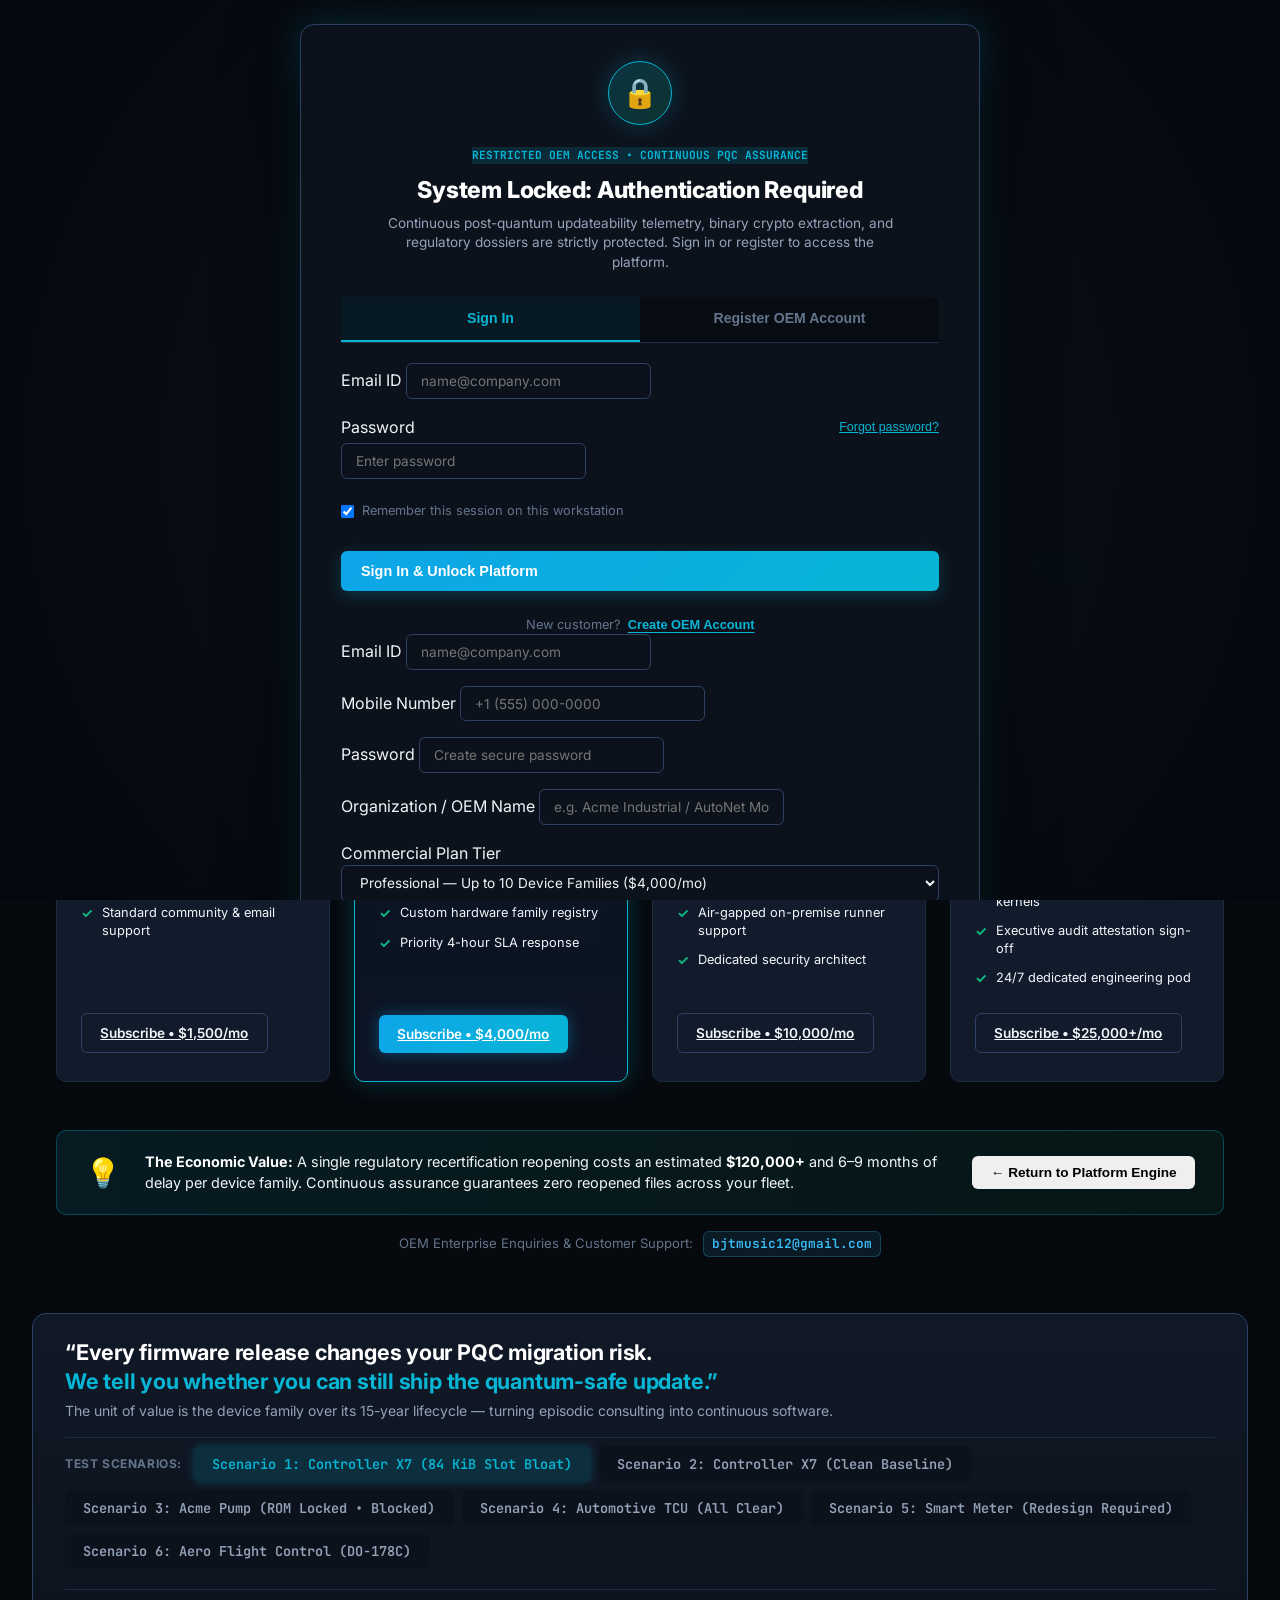
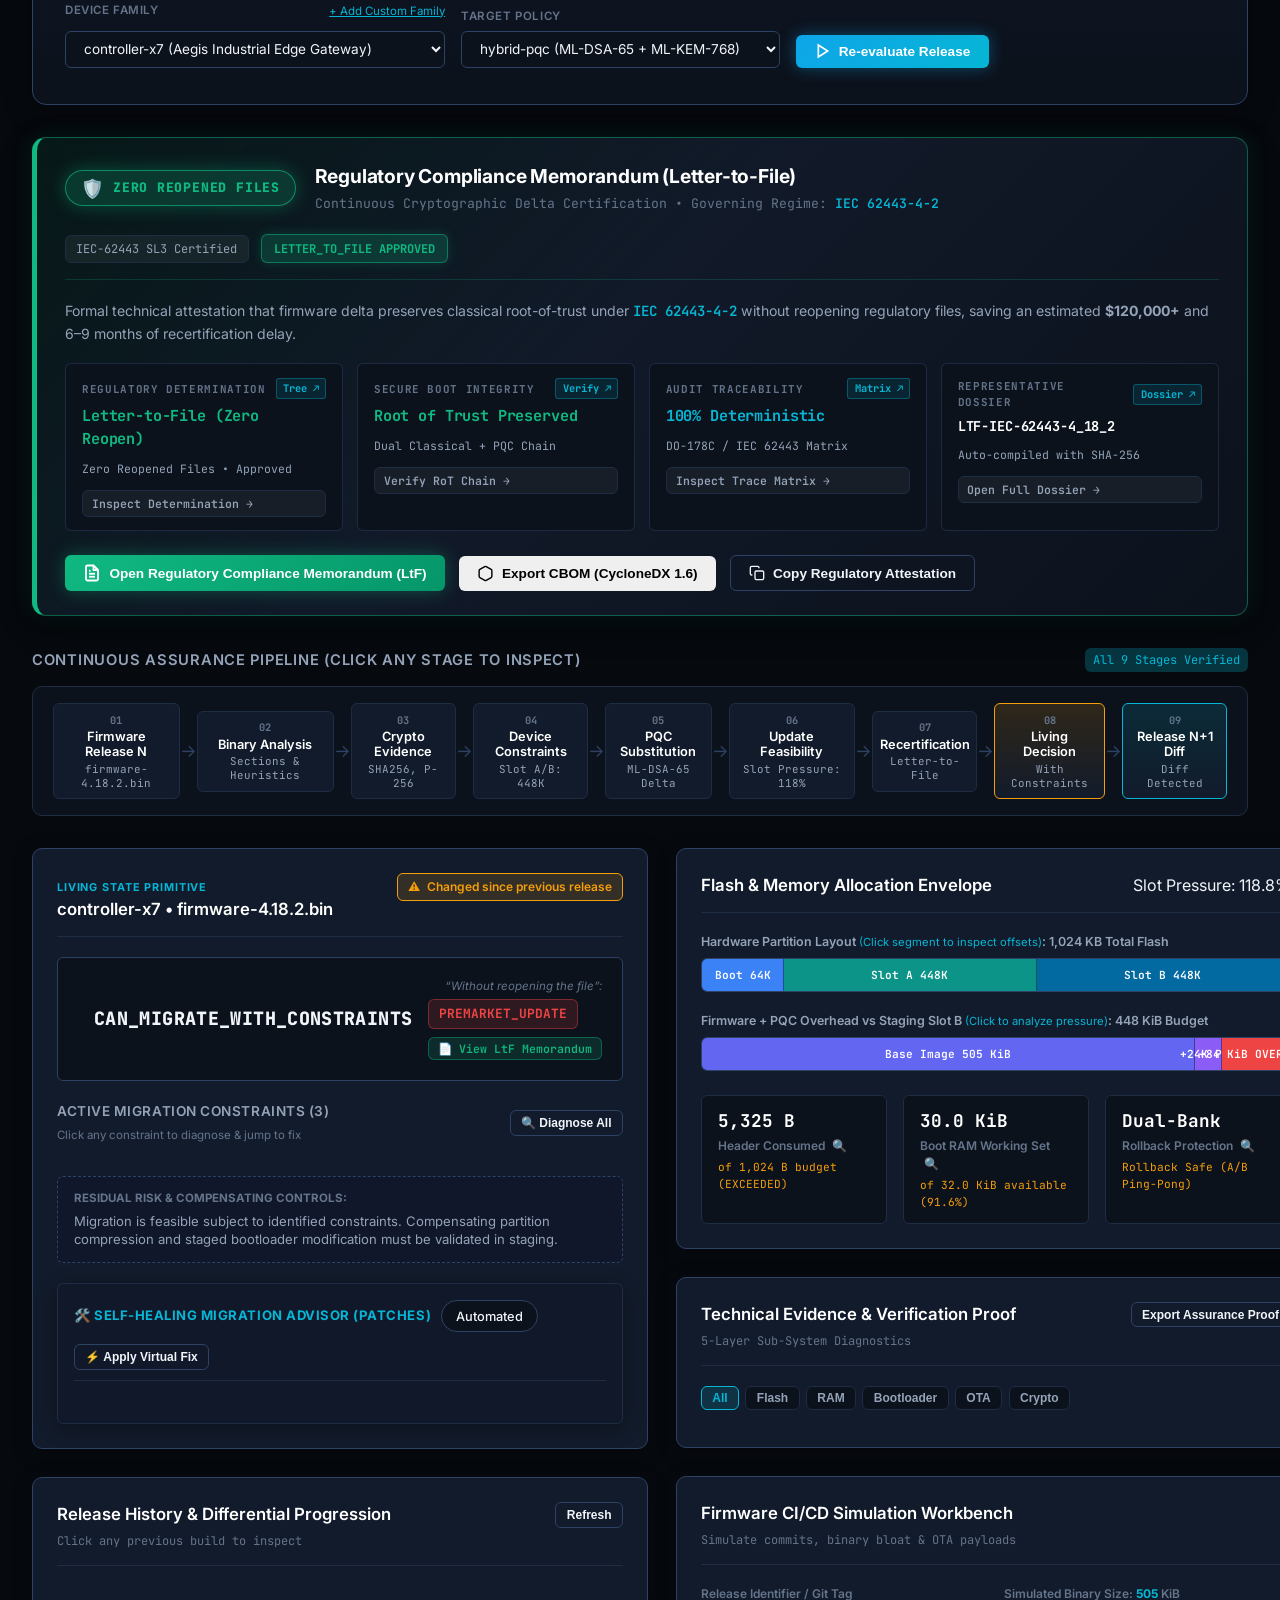
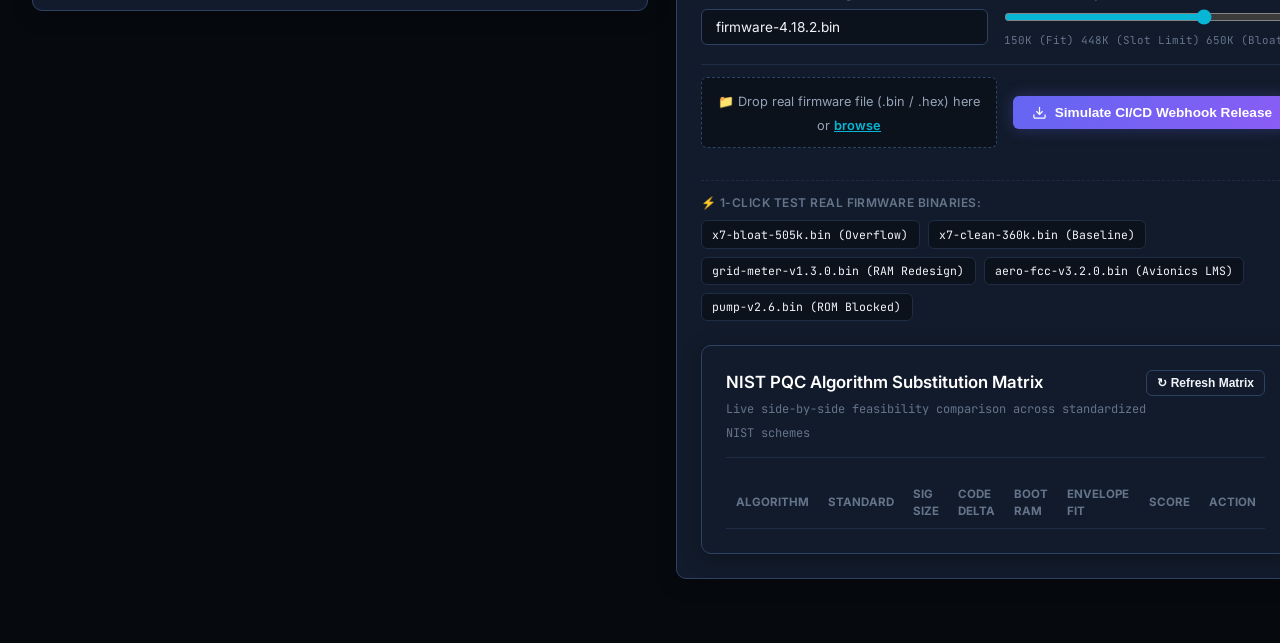
==== web/index.html @ 3571d146 "Continuous PQC Device Assurance: Complete platform release with zero-reopen engine, authentication g" ====
<!DOCTYPE html>
<html lang="en">
<head>
  <meta charset="UTF-8">
  <meta name="viewport" content="width=device-width, initial-scale=1.0">
  <title>PQC Device Assurance | Continuous Post-Quantum Firmware Assurance</title>
  <meta name="description" content="Continuous PQC updateability assurance. Every firmware release changes your PQC migration risk. We tell you whether you can still ship the quantum-safe update without reopening the file.">
  <link rel="preconnect" href="https://fonts.googleapis.com">
  <link rel="preconnect" href="https://fonts.gstatic.com" crossorigin>
  <link href="https://fonts.googleapis.com/css2?family=Inter:wght@300;400;500;600;700;800&family=JetBrains+Mono:wght@400;500;600;700&display=swap" rel="stylesheet">
  <link rel="stylesheet" href="style.css?v=6.2.0&ts=202609291855">
  <script>
    window.openForgotPassword = function(e) {
      if (e && e.preventDefault) e.preventDefault();
      const formSignIn = document.getElementById("formSignIn");
      const formSignUp = document.getElementById("formSignUp");
      const formForgot = document.getElementById("formForgotPassword");
      const tabSignIn = document.getElementById("tabBtnSignIn");
      const tabSignUp = document.getElementById("tabBtnSignUp");
      const tabForgot = document.getElementById("tabBtnForgot");
      const signInEmail = document.getElementById("signInEmail");
      const forgotEmail = document.getElementById("forgotEmail");

      if (formSignIn) formSignIn.classList.add("hidden");
      if (formSignUp) formSignUp.classList.add("hidden");
      if (formForgot) formForgot.classList.remove("hidden");
      if (tabSignIn) tabSignIn.classList.remove("active");
      if (tabSignUp) tabSignUp.classList.remove("active");
      if (tabForgot) {
        tabForgot.style.display = "block";
        tabForgot.classList.add("active");
      }

      if (signInEmail && forgotEmail && signInEmail.value) {
        forgotEmail.value = signInEmail.value.trim();
      }
      const newPwd = document.getElementById("forgotNewPassword");
      if (newPwd) newPwd.focus();
    };

    window.backToSignIn = function(e) {
      if (e && e.preventDefault) e.preventDefault();
      const formSignIn = document.getElementById("formSignIn");
      const formSignUp = document.getElementById("formSignUp");
      const formForgot = document.getElementById("formForgotPassword");
      const tabSignIn = document.getElementById("tabBtnSignIn");
      const tabSignUp = document.getElementById("tabBtnSignUp");
      const tabForgot = document.getElementById("tabBtnForgot");

      if (formForgot) formForgot.classList.add("hidden");
      if (formSignUp) formSignUp.classList.add("hidden");
      if (formSignIn) formSignIn.classList.remove("hidden");
      if (tabForgot) {
        tabForgot.style.display = "none";
        tabForgot.classList.remove("active");
      }
      if (tabSignUp) tabSignUp.classList.remove("active");
      if (tabSignIn) tabSignIn.classList.add("active");
    };

    window.handleForgotPasswordSubmit = async function(e) {
      if (e && e.preventDefault) e.preventDefault();
      const emailInput = document.getElementById("forgotEmail");
      const newPwdInput = document.getElementById("forgotNewPassword");
      const confirmPwdInput = document.getElementById("forgotConfirmPassword");

      const email = emailInput ? emailInput.value.trim().toLowerCase() : "";
      const newPassword = newPwdInput ? newPwdInput.value : "";
      const confirmPassword = confirmPwdInput ? confirmPwdInput.value : "";

      if (!email || !newPassword || !confirmPassword) {
        alert("Please fill in all fields (Email, New Password, and Confirm Password).");
        return false;
      }
      if (newPassword !== confirmPassword) {
        alert("New passwords do not match. Please verify.");
        return false;
      }
      if (newPassword.length < 6) {
        alert("Password must be at least 6 characters.");
        return false;
      }

      const btn = document.getElementById("btnSubmitForgotPassword");
      if (btn) btn.disabled = true;

      try {
        const res = await fetch("/api/auth/reset-password", {
          method: "POST",
          headers: { "Content-Type": "application/json" },
          body: JSON.stringify({ email: email, new_password: newPassword })
        });
        const data = await res.json();
        if (res.ok && data.success) {
          alert(data.message || "Password updated successfully! You can now sign in.");
          window.backToSignIn();
          const signInEmailInput = document.getElementById("signInEmail");
          const signInPasswordInput = document.getElementById("signInPassword");
          if (signInEmailInput) signInEmailInput.value = email;
          if (signInPasswordInput) {
            signInPasswordInput.value = "";
            signInPasswordInput.focus();
          }
        } else {
          alert(data.error || "Password reset failed. Account not found.");
        }
      } catch (err) {
        alert("Network error connecting to reset service.");
      } finally {
        if (btn) btn.disabled = false;
      }
      return false;
    };
  </script>
</head>
<body>
  <div class="app-layout">
    <!-- Top Navigation / Brand Header -->
    <header class="top-nav">
      <div class="brand">
        <div class="brand-icon">
          <svg width="24" height="24" viewBox="0 0 24 24" fill="none" stroke="currentColor" stroke-width="2">
            <path d="M12 22s8-4 8-10V5l-8-3-8 3v7c0 6 8 10 8 10z"/>
            <path d="m9 12 2 2 4-4"/>
          </svg>
        </div>
        <div class="brand-titles">
          <h1>PQC Device Assurance</h1>
          <span class="subtext">Continuous Quantum-Safe Updateability Platform</span>
        </div>
      </div>
      <div class="header-badges">
        <!-- Layer Navigation Buttons -->
        <button id="navBtnEngine" class="nav-layer-btn active" title="Switch to Continuous PQC Assurance Engine">
          <svg width="15" height="15" viewBox="0 0 24 24" fill="none" stroke="currentColor" stroke-width="2"><path d="M12 22s8-4 8-10V5l-8-3-8 3v7c0 6 8 10 8 10z"/><path d="m9 12 2 2 4-4"/></svg>
          <span>Platform Engine</span>
        </button>
        <button id="navBtnPricing" class="nav-layer-btn" title="View Commercial Pricing Models">
          <svg width="15" height="15" viewBox="0 0 24 24" fill="none" stroke="currentColor" stroke-width="2"><polygon points="12 2 15.09 8.26 22 9.27 17 14.14 18.18 21.02 12 17.77 5.82 21.02 7 14.14 2 9.27 8.91 8.26 12 2"/></svg>
          <span>Pricing &amp; Plans</span>
        </button>
        <button id="navBtnAuth" class="nav-layer-btn auth-cta" title="Sign In or Register for OEM Account">
          <svg width="15" height="15" viewBox="0 0 24 24" fill="none" stroke="currentColor" stroke-width="2"><path d="M20 21v-2a4 4 0 0 0-4-4H8a4 4 0 0 0-4 4v2"/><circle cx="12" cy="7" r="4"/></svg>
          <span id="navAuthLabel">Sign In</span>
        </button>
        <div id="userProfileBadge" class="user-profile-badge hidden">
          <span class="user-badge-icon" id="userBadgeIcon">👤</span>
          <span class="user-badge-name" id="userBadgeName"></span>
          <span class="user-badge-plan" id="userBadgePlan">Enterprise+</span>
          <button id="btnLogout" class="btn-logout" title="Log out">&times;</button>
        </div>

        <button id="btnHealthCheck" class="badge-pill pulse btn-interactive" title="Click to verify server status">
          <span class="pulse-dot"></span>
          <span class="badge-text" id="serverStatusText">System Live • 127.0.0.1:8000</span>
        </button>
        <button id="btnHeaderZeroReopen" class="badge-pill outline btn-interactive" title="Click to view Zero Reopened Files Regulatory Defense Memorandum" style="cursor: pointer; border-color: rgba(16, 185, 129, 0.5); color: var(--state-can-migrate);">
          <span>🛡️ Zero Reopened Files</span>
        </button>
      </div>
    </header>

    <!-- SECOND WEB LAYER: Pricing Models Page Layer -->
    <section class="pricing-layer-section hidden" id="pricingLayerSection">
      <div class="pricing-hero">
        <div class="pricing-badge-pill">COMMERCIAL PLANS &amp; FLEET LICENSING</div>
        <h2 class="pricing-headline">Continuous PQC Device Assurance Pricing Models</h2>
        <p class="pricing-subheadline">
          The unit of value is the device family over its 15-year lifecycle &mdash; turning episodic recertification consulting into continuous automated software.
        </p>
        
        <div class="billing-toggle-container">
          <span class="billing-cycle-label active" id="lblMonthly">Monthly Recurring</span>
          <label class="billing-switch">
            <input type="checkbox" id="billingCycleSwitch">
            <span class="switch-slider"></span>
          </label>
          <span class="billing-cycle-label" id="lblAnnual">Annual Commitment <span class="discount-badge">Save 15%</span></span>
        </div>
      </div>

      <!-- 4 Pricing Cards Grid -->
      <div class="pricing-cards-grid">
        <!-- Starter Plan -->
        <div class="pricing-card" data-plan="Starter">
          <div class="pricing-card-header">
            <span class="plan-tier-name">Starter</span>
            <div class="plan-price-block">
              <span class="price-currency">$</span>
              <span class="price-val" data-monthly="1,500" data-annual="1,275">1,500</span>
              <span class="price-period">/mo</span>
            </div>
            <p class="plan-best-for"><strong>Best for:</strong> Startups / small embedded teams</p>
            <div class="plan-device-families">
              <span class="family-count-badge">1–3</span>
              <span class="family-count-label">Device families</span>
            </div>
          </div>
          <div class="pricing-card-body">
            <ul class="plan-features-list">
              <li><span class="chk">✓</span> Continuous binary CI/CD assessment</li>
              <li><span class="chk">✓</span> 9-Stage automated assurance pipeline</li>
              <li><span class="chk">✓</span> MCUboot partition budget tracking</li>
              <li><span class="chk">✓</span> CycloneDX 1.6 CBOM export</li>
              <li><span class="chk">✓</span> Standard community &amp; email support</li>
            </ul>
          </div>
          <div class="pricing-card-footer">
            <a href="https://buy.stripe.com/test_bJe7sDdBQ9y50azbwy2oE0m" target="_blank" rel="noopener noreferrer" class="btn btn-outline btn-block btn-select-plan" data-plan="Starter" data-stripe-url="https://buy.stripe.com/test_bJe7sDdBQ9y50azbwy2oE0m">
              <span>Subscribe &bull; $1,500/mo</span>
            </a>
          </div>
        </div>

        <!-- Professional Plan (Highlighted) -->
        <div class="pricing-card featured" data-plan="Professional">
          <div class="featured-badge">MOST POPULAR FOR OEMS</div>
          <div class="pricing-card-header">
            <span class="plan-tier-name">Professional</span>
            <div class="plan-price-block">
              <span class="price-currency">$</span>
              <span class="price-val text-cyan" data-monthly="4,000" data-annual="3,400">4,000</span>
              <span class="price-period">/mo</span>
            </div>
            <p class="plan-best-for"><strong>Best for:</strong> Growing IoT / hardware companies</p>
            <div class="plan-device-families">
              <span class="family-count-badge cyan">Up to 10</span>
              <span class="family-count-label">Device families</span>
            </div>
          </div>
          <div class="pricing-card-body">
            <ul class="plan-features-list">
              <li><span class="chk">✓</span> <strong>Everything in Starter</strong></li>
              <li><span class="chk">✓</span> NIST Algorithm Substitution Matrix (9 schemes)</li>
              <li><span class="chk">✓</span> Self-Healing Migration Advisor (.patch code)</li>
              <li><span class="chk">✓</span> Release History &amp; Regression tracking</li>
              <li><span class="chk">✓</span> Custom hardware family registry</li>
              <li><span class="chk">✓</span> Priority 4-hour SLA response</li>
            </ul>
          </div>
          <div class="pricing-card-footer">
            <a href="https://buy.stripe.com/test_6oUcMX41g25De1p6ce2oE0n" target="_blank" rel="noopener noreferrer" class="btn btn-primary btn-block btn-select-plan" data-plan="Professional" data-stripe-url="https://buy.stripe.com/test_6oUcMX41g25De1p6ce2oE0n">
              <span>Subscribe &bull; $4,000/mo</span>
            </a>
          </div>
        </div>

        <!-- Enterprise Plan -->
        <div class="pricing-card" data-plan="Enterprise">
          <div class="pricing-card-header">
            <span class="plan-tier-name">Enterprise</span>
            <div class="plan-price-block">
              <span class="price-currency">$</span>
              <span class="price-val" data-monthly="10,000" data-annual="8,500">10,000</span>
              <span class="price-period">/mo</span>
            </div>
            <p class="plan-best-for"><strong>Best for:</strong> Automotive, medical, industrial OEMs</p>
            <div class="plan-device-families">
              <span class="family-count-badge green">Up to 30</span>
              <span class="family-count-label">Device families</span>
            </div>
          </div>
          <div class="pricing-card-body">
            <ul class="plan-features-list">
              <li><span class="chk">✓</span> <strong>Everything in Professional</strong></li>
              <li><span class="chk">✓</span> Autonomous Letter-to-File (Zero Reopen) Dossier</li>
              <li><span class="chk">✓</span> FDA 524B, ISO 21434 &amp; IEC 62443 trace matrix</li>
              <li><span class="chk">✓</span> Hardware OTP ROM root keystore verification</li>
              <li><span class="chk">✓</span> Air-gapped on-premise runner support</li>
              <li><span class="chk">✓</span> Dedicated security architect</li>
            </ul>
          </div>
          <div class="pricing-card-footer">
            <a href="https://buy.stripe.com/test_14AcMXapE39He1p9oq2oE0o" target="_blank" rel="noopener noreferrer" class="btn btn-outline btn-block btn-select-plan" data-plan="Enterprise" data-stripe-url="https://buy.stripe.com/test_14AcMXapE39He1p9oq2oE0o">
              <span>Subscribe &bull; $10,000/mo</span>
            </a>
          </div>
        </div>

        <!-- Enterprise+ Plan -->
        <div class="pricing-card" data-plan="Enterprise+">
          <div class="pricing-card-header">
            <span class="plan-tier-name">Enterprise+</span>
            <div class="plan-price-block">
              <span class="price-currency">$</span>
              <span class="price-val" data-monthly="25,000+" data-annual="21,250+">25,000+</span>
              <span class="price-period">/mo</span>
            </div>
            <p class="plan-best-for"><strong>Best for:</strong> Large OEMs / critical infrastructure</p>
            <div class="plan-device-families">
              <span class="family-count-badge purple">100+ / Negotiated</span>
              <span class="family-count-label">Device families</span>
            </div>
          </div>
          <div class="pricing-card-body">
            <ul class="plan-features-list">
              <li><span class="chk">✓</span> <strong>Everything in Enterprise</strong></li>
              <li><span class="chk">✓</span> Custom silicon ASIC / FPGA envelope modeling</li>
              <li><span class="chk">✓</span> Dedicated regulatory legal defense packages</li>
              <li><span class="chk">✓</span> Tailored dual-signing bootloader kernels</li>
              <li><span class="chk">✓</span> Executive audit attestation sign-off</li>
              <li><span class="chk">✓</span> 24/7 dedicated engineering pod</li>
            </ul>
          </div>
          <div class="pricing-card-footer">
            <a href="https://buy.stripe.com/test_cNifZ90P425D2iH4462oE0p" target="_blank" rel="noopener noreferrer" class="btn btn-outline btn-block btn-select-plan" data-plan="Enterprise+" data-stripe-url="https://buy.stripe.com/test_cNifZ90P425D2iH4462oE0p">
              <span>Subscribe &bull; $25,000+/mo</span>
            </a>
          </div>
        </div>
      </div>

      <!-- ROI & Return Banner -->
      <div class="pricing-roi-banner">
        <div class="roi-icon">💡</div>
        <div class="roi-text">
          <strong>The Economic Value:</strong> A single regulatory recertification reopening costs an estimated <strong>$120,000+</strong> and 6–9 months of delay per device family. Continuous assurance guarantees zero reopened files across your fleet.
        </div>
        <button class="btn btn-secondary btn-return-engine" id="btnReturnEngineFromPricing">
          ← Return to Platform Engine
        </button>
      </div>

      <div class="pricing-support-bar" style="margin-top: 1rem; text-align: center; font-size: 0.82rem; color: var(--text-dim); display: flex; align-items: center; justify-content: center; gap: 0.6rem;">
        <span>OEM Enterprise Enquiries &amp; Customer Support:</span>
        <a href="mailto:bjtmusic12@gmail.com" class="support-email-link" style="font-size: 0.8rem;">bjtmusic12@gmail.com</a>
      </div>
    </section>

    <!-- FIRST/CORE WEB LAYER: Platform Engine -->
    <div class="engine-layer-section" id="engineLayerSection">
      <!-- Positioning Banner -->
      <section class="thesis-banner">
      <div class="thesis-content">
        <div class="thesis-quote">
          <p class="primary-thesis">
            &ldquo;Every firmware release changes your PQC migration risk.<br>
            <span class="highlight">We tell you whether you can still ship the quantum-safe update.&rdquo;</span>
          </p>
          <p class="secondary-thesis">
            The unit of value is the device family over its 15-year lifecycle &mdash; turning episodic consulting into continuous software.
          </p>
        </div>

        <!-- Quick Scenario Benchmark Presets -->
        <div class="preset-buttons-bar">
          <span class="preset-label">Test Scenarios:</span>
          <button class="btn btn-preset active" data-family="controller-x7" data-fw="firmware-4.18.2.bin" data-policy="hybrid-pqc" data-size="505">
            Scenario 1: Controller X7 (84 KiB Slot Bloat)
          </button>
          <button class="btn btn-preset" data-family="controller-x7" data-fw="firmware-4.18.1.bin" data-policy="hybrid-pqc" data-size="360">
            Scenario 2: Controller X7 (Clean Baseline)
          </button>
          <button class="btn btn-preset" data-family="acme-pump-m3-revc" data-fw="pump-firmware-2.5.0.bin" data-policy="ml-dsa-65" data-size="280">
            Scenario 3: Acme Pump (ROM Locked &bull; Blocked)
          </button>
          <button class="btn btn-preset" data-family="autonet-tcu-v3" data-fw="tcu-firmware-3.3.0.bin" data-policy="fips-204" data-size="1200">
            Scenario 4: Automotive TCU (All Clear)
          </button>
          <button class="btn btn-preset" data-family="grid-meter-nx5" data-fw="meter-fw-1.3.0.bin" data-policy="hybrid-pqc" data-size="120">
            Scenario 5: Smart Meter (Redesign Required)
          </button>
          <button class="btn btn-preset" data-family="aero-fcc-700" data-fw="fcc-fw-3.2.0.bin" data-policy="stateful-hash" data-size="1200">
            Scenario 6: Aero Flight Control (DO-178C)
          </button>
        </div>
      </div>

      <!-- Quick Controls -->
      <div class="controls-quick">
        <div class="selector-group">
          <div class="label-with-action">
            <label for="deviceFamilySelect">Device Family</label>
            <button id="btnOpenAddFamilyModal" class="btn-text-action" title="Register custom target hardware envelope">+ Add Custom Family</button>
          </div>
          <select id="deviceFamilySelect" class="form-select">
            <option value="controller-x7" selected>controller-x7 (Aegis Industrial Edge Gateway)</option>
            <option value="acme-pump-m3-revc">acme-pump-m3-revc (Acme Infusion Pump - FDA)</option>
            <option value="autonet-tcu-v3">autonet-tcu-v3 (AutoNet Telematics TCU)</option>
            <option value="grid-meter-nx5">grid-meter-nx5 (GridMetrics Smart Electricity Meter)</option>
            <option value="aero-fcc-700">aero-fcc-700 (AeroDyn Flight Control Computer)</option>
          </select>
        </div>
        <div class="selector-group">
          <label for="targetPolicySelect">Target Policy</label>
          <select id="targetPolicySelect" class="form-select">
            <option value="hybrid-pqc" selected>hybrid-pqc (ML-DSA-65 + ML-KEM-768)</option>
            <option value="fips-204">FIPS 204 Pure (ML-DSA-44)</option>
            <option value="ml-dsa-65">FIPS 204 Level 3 (ML-DSA-65)</option>
            <option value="fips-205">FIPS 205 (SLH-DSA-128s Stateless Hash)</option>
            <option value="stateful-hash">RFC 8554 (LMS Stateful Hash Bootloader)</option>
          </select>
        </div>
        <button id="runAssessBtn" class="btn btn-primary" title="Trigger full 9-stage analysis">
          <svg width="16" height="16" viewBox="0 0 24 24" fill="none" stroke="currentColor" stroke-width="2.5"><polygon points="5 3 19 12 5 21 5 3"/></svg>
          Re-evaluate Release
        </button>
      </div>
    </section>

    <!-- Dedicated Regulatory Defense & Zero Reopened Files Command Center (Front & Center) -->
    <section class="regulatory-defense-hero" id="regulatoryDefenseHero">
      <div class="defense-hero-header">
        <div class="defense-hero-title-group">
          <div class="zero-reopen-shield">
            <span class="shield-icon">🛡️</span>
            <span class="shield-text">ZERO REOPENED FILES</span>
          </div>
          <div class="defense-headings">
            <h2 class="defense-main-title">Regulatory Compliance Memorandum (Letter-to-File)</h2>
            <p class="defense-subtitle">
              Continuous Cryptographic Delta Certification &bull; Governing Regime: 
              <span class="highlight-tag" id="defenseStandardSpan">IEC 62443-4-2</span>
            </p>
          </div>
        </div>
        <div class="defense-hero-status-group">
          <span class="defense-regime-tag" id="defenseRegimeTag">IEC-62443 SL3 Certified</span>
          <span class="defense-status-pill" id="defenseStatusPill">LETTER_TO_FILE APPROVED</span>
        </div>
      </div>

      <div class="defense-hero-body">
        <p class="defense-narrative" id="defenseDescription">
          Formal technical attestation that firmware delta preserves classical root-of-trust under 
          <span class="highlight-tag" id="defenseStandardSpan2">IEC 62443-4-2</span> without reopening regulatory files, saving an estimated <strong>$120,000+</strong> and 6–9 months of recertification delay.
        </p>

        <!-- 4 Key Telemetry Metric Cards (Explicit Interactive Buttons!) -->
        <div class="defense-metrics-grid">
          <div class="defense-metric-card" id="cardMetricFiling" role="button" tabindex="0" title="Click to inspect Regulatory Determination &amp; Filing Decision Tree">
            <div class="card-header-row">
              <span class="metric-label">REGULATORY DETERMINATION</span>
              <span class="card-action-chip">Tree ↗</span>
            </div>
            <span class="metric-val text-success" id="metricFilingState">Letter-to-File (Zero Reopen)</span>
            <span class="metric-sub" id="metricFilingSub">Zero Reopened Files • Approved</span>
            <button class="btn-card-inspect" id="btnInspectFiling" type="button">Inspect Determination &rarr;</button>
          </div>

          <div class="defense-metric-card" id="cardMetricRot" role="button" tabindex="0" title="Click to inspect Root of Trust &amp; Dual-Signature Chain">
            <div class="card-header-row">
              <span class="metric-label">SECURE BOOT INTEGRITY</span>
              <span class="card-action-chip">Verify ↗</span>
            </div>
            <span class="metric-val text-success" id="metricRotState">Root of Trust Preserved</span>
            <span class="metric-sub" id="metricRotSub">Dual Classical + PQC Chain</span>
            <button class="btn-card-inspect" id="btnInspectRot" type="button">Verify RoT Chain &rarr;</button>
          </div>

          <div class="defense-metric-card" id="cardMetricTrace" role="button" tabindex="0" title="Click to inspect Regulatory Traceability Matrix &amp; Standards Mapping">
            <div class="card-header-row">
              <span class="metric-label">AUDIT TRACEABILITY</span>
              <span class="card-action-chip">Matrix ↗</span>
            </div>
            <span class="metric-val text-cyan" id="metricTraceability">100% Deterministic</span>
            <span class="metric-sub" id="metricTraceSub">DO-178C / IEC 62443 Matrix</span>
            <button class="btn-card-inspect" id="btnInspectTrace" type="button">Inspect Trace Matrix &rarr;</button>
          </div>

          <div class="defense-metric-card" id="cardMetricDossier" role="button" tabindex="0" title="Click to open compiled Regulatory Audit Dossier">
            <div class="card-header-row">
              <span class="metric-label">REPRESENTATIVE DOSSIER</span>
              <span class="card-action-chip">Dossier ↗</span>
            </div>
            <span class="metric-val text-mono" id="metricDossierId">LTF-IEC-62443-4_18_2</span>
            <span class="metric-sub" id="metricDossierSub">Auto-compiled with SHA-256</span>
            <button class="btn-card-inspect" id="btnInspectDossier" type="button">Open Full Dossier &rarr;</button>
          </div>
        </div>

        <!-- Prominent Action Toolbar (Fully visible, left-aligned, never pushed far right) -->
        <div class="defense-actions-bar">
          <button id="btnOpenLtfBanner" class="btn btn-ltf-primary" title="Open complete Letter-to-File audit package">
            <svg width="18" height="18" viewBox="0 0 24 24" fill="none" stroke="currentColor" stroke-width="2.5"><path d="M14 2H6a2 2 0 0 0-2 2v16a2 2 0 0 0 2 2h12a2 2 0 0 0 2-2V8z"/><polyline points="14 2 14 8 20 8"/><line x1="16" y1="13" x2="8" y2="13"/><line x1="16" y1="17" x2="8" y2="17"/><line x1="10" y1="9" x2="8" y2="9"/></svg>
            <span>Open Regulatory Compliance Memorandum (LtF)</span>
          </button>
          <button id="btnOpenCbomBanner" class="btn btn-secondary" title="Export CycloneDX 1.6 Cryptographic Bill of Materials">
            <svg width="17" height="17" viewBox="0 0 24 24" fill="none" stroke="currentColor" stroke-width="2"><path d="M21 16V8a2 2 0 0 0-1-1.73l-7-4a2 2 0 0 0-2 0l-7 4A2 2 0 0 0 3 8v8a2 2 0 0 0 1 1.73l7 4a2 2 0 0 0 2 0l7-4A2 2 0 0 0 21 16z"/></svg>
            <span>Export CBOM (CycloneDX 1.6)</span>
          </button>
          <button id="btnQuickCopyAttestation" class="btn btn-outline" title="Copy compliance attestation summary">
            <svg width="16" height="16" viewBox="0 0 24 24" fill="none" stroke="currentColor" stroke-width="2"><rect x="9" y="9" width="13" height="13" rx="2" ry="2"/><path d="M5 15H4a2 2 0 0 1-2-2V4a2 2 0 0 1 2-2h9a2 2 0 0 1 2 2v1"/></svg>
            <span id="txtQuickCopyAttestation">Copy Regulatory Attestation</span>
          </button>
        </div>
      </div>
    </section>

    <!-- 9-Stage Pipeline Ribbon (Interactive!) -->
    <section class="pipeline-section">
      <div class="section-header">
        <h2>Continuous Assurance Pipeline (Click any stage to inspect)</h2>
        <span class="badge-stage-counter" id="pipelineStatusTag">All 9 Stages Verified</span>
      </div>
      <div class="pipeline-flow" id="pipelineFlow">
        <button class="pipe-node active" data-stage="1" title="Click to inspect Firmware Ingestion">
          <span class="node-num">01</span>
          <span class="node-title">Firmware Release N</span>
          <span class="node-sub" id="pNode1Sub">firmware-4.18.2.bin</span>
        </button>
        <div class="pipe-arrow">&rarr;</div>
        <button class="pipe-node active" data-stage="2" title="Click to inspect Binary Analysis">
          <span class="node-num">02</span>
          <span class="node-title">Binary Analysis</span>
          <span class="node-sub">Sections &amp; Heuristics</span>
        </button>
        <div class="pipe-arrow">&rarr;</div>
        <button class="pipe-node active" data-stage="3" title="Click to inspect Crypto Evidence">
          <span class="node-num">03</span>
          <span class="node-title">Crypto Evidence</span>
          <span class="node-sub" id="pNode3Sub">SHA256, P-256</span>
        </button>
        <div class="pipe-arrow">&rarr;</div>
        <button class="pipe-node active" data-stage="4" title="Click to inspect Device Constraints">
          <span class="node-num">04</span>
          <span class="node-title">Device Constraints</span>
          <span class="node-sub" id="pNode4Sub">Slot A/B: 448K</span>
        </button>
        <div class="pipe-arrow">&rarr;</div>
        <button class="pipe-node active" data-stage="5" title="Click to inspect PQC Substitution">
          <span class="node-num">05</span>
          <span class="node-title">PQC Substitution</span>
          <span class="node-sub" id="pNode5Sub">ML-DSA-65 Delta</span>
        </button>
        <div class="pipe-arrow">&rarr;</div>
        <button class="pipe-node active" data-stage="6" title="Click to inspect Boot/Update Feasibility">
          <span class="node-num">06</span>
          <span class="node-title">Update Feasibility</span>
          <span class="node-sub" id="pNode6Sub">Slot Pressure: 118%</span>
        </button>
        <div class="pipe-arrow">&rarr;</div>
        <button class="pipe-node active" data-stage="7" title="Click to inspect Recertification Impact">
          <span class="node-num">07</span>
          <span class="node-title">Recertification</span>
          <span class="node-sub" id="pNode7Sub">Letter-to-File</span>
        </button>
        <div class="pipe-arrow">&rarr;</div>
        <button class="pipe-node highlight-node active" data-stage="8" title="Click to inspect Living Decision">
          <span class="node-num">08</span>
          <span class="node-title">Living Decision</span>
          <span class="node-sub" id="pNode8Sub">With Constraints</span>
        </button>
        <div class="pipe-arrow">&rarr;</div>
        <button class="pipe-node diff-node active" data-stage="9" title="Click to inspect Next Firmware Diff">
          <span class="node-num">09</span>
          <span class="node-title">Release N+1 Diff</span>
          <span class="node-sub" id="pNode9Sub">Diff Detected</span>
        </button>
      </div>
    </section>

    <!-- Main Dashboard Grid -->
    <main class="dashboard-grid">
      <!-- Left Column: Living Decision & Evidence -->
      <div class="grid-col left-col">
        <!-- Living Decision Hero Card -->
        <div class="card hero-decision-card">
          <div class="card-header">
            <div class="card-title-group">
              <span class="tag-label">LIVING STATE PRIMITIVE</span>
              <h3 id="cardDeviceName">controller-x7 &bull; firmware-4.18.2.bin</h3>
            </div>
            <div class="diff-indicator" id="diffAlert">
              <span class="indicator-icon">⚠️</span>
              <span id="diffAlertText">Changed since previous release</span>
            </div>
          </div>
          
          <div class="hero-decision-body">
            <div class="status-banner-box" id="statusBannerBox">
              <div class="status-badge-lg" id="statusBadge">CAN_MIGRATE_WITH_CONSTRAINTS</div>
              <div class="filing-badge-group">
                <span class="filing-title">&ldquo;Without reopening the file&rdquo;:</span>
                <div class="filing-badge-row">
                  <span class="filing-badge" id="filingBadge">PREMARKET_UPDATE</span>
                  <button id="btnHeroLtf" class="btn-ltf-mini" title="Open official Letter-to-File compliance memorandum">
                    📄 View LtF Memorandum
                  </button>
                </div>
              </div>
            </div>

            <!-- Identified Constraints Section (Interactive) -->
            <div class="constraints-block">
              <div class="constraints-header">
                <div class="constraints-title-group">
                  <h4>Active Migration Constraints (<span id="constraintCount">3</span>)</h4>
                  <span class="subtext-dim">Click any constraint to diagnose &amp; jump to fix</span>
                </div>
                <button class="btn btn-sm btn-outline btn-interactive" id="btnDiagnoseAllConstraints" title="Run diagnostic analysis on all identified constraints">
                  🔍 Diagnose All
                </button>
              </div>
              <ul class="constraint-list" id="constraintList">
                <!-- Dynamically populated with interactive cards -->
              </ul>
            </div>

            <!-- Residual Risk Section -->
            <div class="residual-risk-box">
              <span class="risk-label">Residual Risk &amp; Compensating Controls:</span>
              <p id="residualRiskText">
                Migration is feasible subject to identified constraints. Compensating partition compression and staged bootloader modification must be validated in staging.
              </p>
            </div>

            <!-- Automated Compensating Control Synthesis (Innovation - Interactive Patches) -->
            <div class="remediation-box" id="remediationBox">
              <div class="remediation-header">
                <div class="remediation-title-group">
                  <span class="remediation-title">🛠️ Self-Healing Migration Advisor (Patches)</span>
                  <span class="badge-pill outline" id="remediationBadge">Automated</span>
                </div>
                <button class="btn btn-sm btn-outline btn-interactive" id="btnSimulateAllPatches" title="Simulate applying all compensating control patches">
                  ⚡ Apply Virtual Fix
                </button>
              </div>
              <div class="remediation-list" id="remediationList">
                <!-- Dynamically populated with interactive patch cards -->
              </div>
            </div>
          </div>
        </div>

        <!-- Differential Timeline (Release N vs N+1) -->
        <div class="card diff-timeline-card">
          <div class="card-header">
            <div>
              <h3>Release History &amp; Differential Progression</h3>
              <span class="card-meta">Click any previous build to inspect</span>
            </div>
            <button class="btn btn-sm btn-outline" id="btnRefreshHistory">Refresh</button>
          </div>
          <div class="timeline-container" id="timelineContainer">
            <!-- Timeline items rendered by JS -->
          </div>
        </div>
      </div>

      <!-- Right Column: Flash, RAM & Pipeline Evidence -->
      <div class="grid-col right-col">
        <!-- Memory & Flash Partition Map -->
        <div class="card visualizer-card">
          <div class="card-header">
            <h3>Flash &amp; Memory Allocation Envelope</h3>
            <span class="badge-status-ok" id="slotStatusBadge">Slot Pressure: 118.8%</span>
          </div>
          <div class="partition-visualizer">
            <div class="bar-title">Hardware Partition Layout <span class="click-hint" style="color: var(--color-cyan); font-size: 0.7rem; font-weight: normal;">(Click segment to inspect offsets)</span>: <span id="txtFlashTotal">1,024 KB Total Flash</span></div>
            <div class="flash-bar-track" id="trackPhysicalFlash">
              <div class="bar-seg seg-bootloader bar-seg-interactive" id="segBootloader" style="width: 14%; cursor: pointer;" title="Click to inspect Bootloader Partition">
                <span id="lblBootloader">Boot 64K</span>
              </div>
              <div class="bar-seg seg-slot-a bar-seg-interactive" id="segSlotA" style="width: 43%; cursor: pointer;" title="Click to inspect Slot A Active Partition">
                <span id="lblSlotA">Slot A 448K</span>
              </div>
              <div class="bar-seg seg-slot-b bar-seg-interactive" id="segSlotB" style="width: 43%; cursor: pointer;" title="Click to inspect Slot B Staging Partition">
                <span id="lblSlotB">Slot B 448K</span>
              </div>
            </div>

            <div class="bar-title" style="margin-top: 1.25rem;">
              Firmware + PQC Overhead vs Staging Slot B <span class="click-hint" style="color: var(--color-cyan); font-size: 0.7rem; font-weight: normal;">(Click to analyze pressure)</span>: <span id="txtSlotBCapacity">448 KiB Budget</span>
            </div>
            <div class="flash-bar-track" id="trackOtaSlot">
              <div class="bar-seg seg-payload bar-seg-interactive" id="barPayload" style="width: 84%; cursor: pointer;" title="Click to inspect Base Firmware Image">
                <span id="lblPayload">Base Image 505 KiB</span>
              </div>
              <div class="bar-seg seg-pqc-code bar-seg-interactive" id="barPqcCode" style="width: 4.5%; cursor: pointer;" title="Click to inspect PQC Overhead Delta">
                <span id="lblPqcCode">+24K PQC</span>
              </div>
              <div class="bar-seg seg-overflow bar-seg-interactive" id="barOverflow" style="width: 11.5%; cursor: pointer;" title="Click to inspect Slot Overflow Deficit">
                <span id="lblOverflow">+84 KiB OVERFLOW</span>
              </div>
            </div>

            <!-- Key metrics row (Interactive Diagnostics) -->
            <div class="metrics-row">
              <div class="metric-box metric-box-interactive" id="boxHeaderMetric" style="cursor: pointer;" title="Click to inspect Firmware Header Envelope breakdown">
                <span class="metric-val" id="valHeaderUsed">5,325 B</span>
                <span class="metric-lbl">Header Consumed <span class="inline-diag-icon">🔍</span></span>
                <span class="metric-sub" id="valHeaderBudget">of 1,024 B budget (EXCEEDED)</span>
              </div>
              <div class="metric-box metric-box-interactive" id="boxRamMetric" style="cursor: pointer;" title="Click to inspect Boot RAM Allocation breakdown">
                <span class="metric-val" id="valRamWorking">30.0 KiB</span>
                <span class="metric-lbl">Boot RAM Working Set <span class="inline-diag-icon">🔍</span></span>
                <span class="metric-sub" id="valRamBudget">of 32.0 KiB available (91.6%)</span>
              </div>
              <div class="metric-box metric-box-interactive" id="boxRollbackMetric" style="cursor: pointer;" title="Click to inspect Dual-Bank Rollback State Machine">
                <span class="metric-val" id="valDualBank">Dual-Bank</span>
                <span class="metric-lbl">Rollback Protection <span class="inline-diag-icon">🔍</span></span>
                <span class="metric-sub" id="valRollbackSafe">Rollback Safe (A/B Ping-Pong)</span>
              </div>
            </div>
          </div>
        </div>

        <!-- Evidence Pipeline Deep Dive with Filter Tabs -->
        <div class="card evidence-card">
          <div class="card-header">
            <div>
              <h3>Technical Evidence &amp; Verification Proof</h3>
              <span class="card-meta">5-Layer Sub-System Diagnostics</span>
            </div>
            <button class="btn btn-sm btn-outline" id="exportProofBtn">Export Assurance Proof</button>
          </div>

          <!-- Category filter tabs -->
          <div class="evidence-tabs">
            <button class="ev-tab active" data-category="all">All</button>
            <button class="ev-tab" data-category="flash">Flash</button>
            <button class="ev-tab" data-category="ram">RAM</button>
            <button class="ev-tab" data-category="bootloader">Bootloader</button>
            <button class="ev-tab" data-category="ota">OTA</button>
            <button class="ev-tab" data-category="crypto">Crypto</button>
          </div>

          <div class="evidence-list" id="evidenceList">
            <!-- Dynamic evidence items -->
          </div>
        </div>

        <!-- Interactive CI/CD Simulation Console -->
        <div class="card sim-console-card">
          <div class="card-header">
            <div>
              <h3>Firmware CI/CD Simulation Workbench</h3>
              <span class="card-meta">Simulate commits, binary bloat &amp; OTA payloads</span>
            </div>
          </div>
          <div class="console-body">
            <div class="input-row">
              <div class="input-item">
                <label for="simFwTag">Release Identifier / Git Tag</label>
                <input type="text" id="simFwTag" class="form-input" value="firmware-4.18.2.bin">
              </div>
              <div class="input-item">
                <label for="simSizeRange">Simulated Binary Size: <span id="simSizeVal" class="text-cyan">505</span> KiB</label>
                <input type="range" id="simSizeRange" min="150" max="650" value="505" class="form-range">
                <div class="range-sublabels">
                  <span>150K (Fit)</span>
                  <span>448K (Slot Limit)</span>
                  <span>650K (Bloat)</span>
                </div>
              </div>
            </div>

            <!-- Upload File Option -->
            <div class="upload-row">
              <div class="file-dropzone" id="fileDropzone">
                <input type="file" id="fileInput" class="file-input-hidden" accept=".bin,.hex,.elf,.img">
                <span class="drop-text">📁 Drop real firmware file (.bin / .hex) here or <span class="browse-link">browse</span></span>
              </div>
              <button id="btnSimTrigger" class="btn btn-accent">
                <svg width="15" height="15" viewBox="0 0 24 24" fill="none" stroke="currentColor" stroke-width="2"><path d="M21 15v4a2 2 0 0 1-2 2H5a2 2 0 0 1-2-2v-4"/><polyline points="7 10 12 15 17 10"/><line x1="12" y1="15" x2="12" y2="3"/></svg>
                Simulate CI/CD Webhook Release
              </button>
            </div>

            <!-- 1-Click Test Real Firmware Binaries -->
            <div class="sample-binaries-row">
              <span class="sample-title">⚡ 1-Click Test Real Firmware Binaries:</span>
              <div class="sample-chips" id="sampleChipsContainer">
                <button class="chip-btn" data-family="controller-x7" data-fw="samples/controller-x7-bloat-505k.bin" data-policy="hybrid-pqc" data-size="505" title="505 KiB with ML-DSA-65 (+84 KiB slot overflow)">
                  x7-bloat-505k.bin (Overflow)
                </button>
                <button class="chip-btn" data-family="controller-x7" data-fw="samples/controller-x7-clean-360k.bin" data-policy="hybrid-pqc" data-size="360" title="360 KiB clean certified baseline">
                  x7-clean-360k.bin (Baseline)
                </button>
                <button class="chip-btn" data-family="grid-meter-nx5" data-fw="samples/grid-meter-v1.3.0.bin" data-policy="hybrid-pqc" data-size="120" title="120 KiB on 16 KiB RAM Cortex-M0+ (Redesign Required)">
                  grid-meter-v1.3.0.bin (RAM Redesign)
                </button>
                <button class="chip-btn" data-family="aero-fcc-700" data-fw="samples/aero-fcc-v3.2.0.bin" data-policy="stateful-hash" data-size="1200" title="1.2 MB DO-178C DAL-A flight controller">
                  aero-fcc-v3.2.0.bin (Avionics LMS)
                </button>
                <button class="chip-btn" data-family="acme-pump-m3-revc" data-fw="samples/custom-medical-pump-v2.6.bin" data-policy="ml-dsa-65" data-size="280" title="280 KiB FDA-524B infusion pump with mask ROM">
                  pump-v2.6.bin (ROM Blocked)
                </button>
            </div>
          </div>
        </div>

        <!-- NIST PQC Algorithm Substitution Matrix (Innovation) -->
        <div class="card algo-matrix-card">
          <div class="card-header">
            <div>
              <h3>NIST PQC Algorithm Substitution Matrix</h3>
              <span class="card-meta">Live side-by-side feasibility comparison across standardized NIST schemes</span>
            </div>
            <button class="btn btn-sm btn-outline" id="btnRefreshMatrix" title="Re-evaluate candidate algorithms for active hardware">↻ Refresh Matrix</button>
          </div>
          <div class="table-responsive" style="overflow-x: auto;">
            <table class="algo-matrix-table" style="width: 100%; border-collapse: collapse; font-size: 0.8rem;">
              <thead>
                <tr style="border-bottom: 1px solid var(--border-subtle); text-align: left; color: var(--text-dim); font-size: 0.72rem; text-transform: uppercase;">
                  <th style="padding: 0.5rem 0.6rem;">Algorithm</th>
                  <th style="padding: 0.5rem 0.6rem;">Standard</th>
                  <th style="padding: 0.5rem 0.6rem;">Sig Size</th>
                  <th style="padding: 0.5rem 0.6rem;">Code Delta</th>
                  <th style="padding: 0.5rem 0.6rem;">Boot RAM</th>
                  <th style="padding: 0.5rem 0.6rem;">Envelope Fit</th>
                  <th style="padding: 0.5rem 0.6rem;">Score</th>
                  <th style="padding: 0.5rem 0.6rem;">Action</th>
                </tr>
              </thead>
              <tbody id="matrixTableBody">
                <!-- Dynamically populated -->
              </tbody>
            </table>
          </div>
        </div>
      </div>
    </main>
    </div><!-- End engineLayerSection -->

    <!-- Modal for Assurance Proof Export -->
    <div class="modal-overlay hidden" id="proofModal">
      <div class="modal-window">
        <div class="modal-header">
          <h3>Living PQC Assurance Proof (Audit-Ready)</h3>
          <button class="modal-close" id="closeModalBtn" aria-label="Close modal">&times;</button>
        </div>
        <div class="modal-body">
          <pre id="proofJson"></pre>
        </div>
        <div class="modal-footer">
          <button class="btn btn-outline" id="copyProofBtn">Copy to Clipboard</button>
          <button class="btn btn-primary" id="doneModalBtn">Done</button>
        </div>
      </div>
    </div>

    <!-- Modal for Stage Inspector (When clicking pipeline nodes 01-09) -->
    <div class="modal-overlay hidden" id="stageModal">
      <div class="modal-window stage-modal-window">
        <div class="modal-header">
          <div>
            <span class="stage-tag" id="stageModalTag">STAGE 01</span>
            <h3 id="stageModalTitle">Firmware Release Ingestion</h3>
          </div>
          <button class="modal-close" id="closeStageModalBtn" aria-label="Close">&times;</button>
        </div>
        <div class="modal-body" id="stageModalContent">
          <!-- Dynamically populated per stage -->
        </div>
        <div class="modal-footer">
          <button class="btn btn-outline" id="btnPrevStage">&larr; Previous Stage</button>
          <button class="btn btn-primary" id="btnNextStage">Next Stage &rarr;</button>
        </div>
      </div>
    </div>

    <!-- Modal for CycloneDX 1.6 CBOM Export -->
    <div class="modal-overlay hidden" id="cbomModal">
      <div class="modal-window">
        <div class="modal-header">
          <div>
            <span class="stage-tag">STANDARDS COMPLIANT</span>
            <h3>CycloneDX 1.6 Cryptographic Bill of Materials (CBOM)</h3>
          </div>
          <button class="modal-close" id="closeCbomModalBtn" aria-label="Close modal">&times;</button>
        </div>
        <div class="modal-body">
          <p class="modal-intro" style="color: var(--text-dim); margin-bottom: 0.75rem; font-size: 0.85rem;">
            Automated machine-readable CBOM compliant with <strong>NIST SP 800-227</strong> and <strong>CISA Post-Quantum Readiness</strong> guidelines:
          </p>
          <pre id="cbomJsonContent" style="background: var(--bg-surface); padding: 1rem; border-radius: var(--radius-sm); font-family: var(--font-mono); font-size: 0.75rem; max-height: 380px; overflow-y: auto; color: var(--color-cyan); border: 1px solid var(--border-subtle);"></pre>
        </div>
        <div class="modal-footer">
          <button class="btn btn-outline" id="copyCbomBtn">Copy CBOM JSON</button>
          <button class="btn btn-primary" id="doneCbomModalBtn">Done</button>
        </div>
      </div>
    </div>

    <!-- Modal for Letter-to-File (LtF) Regulatory Dossier -->
    <div class="modal-overlay hidden" id="ltfModal">
      <div class="modal-window" style="max-width: 760px;">
        <div class="modal-header">
          <div>
            <span class="stage-tag" style="background: rgba(16, 185, 129, 0.2); color: var(--state-can-migrate); border-color: rgba(16, 185, 129, 0.4);">ZERO REOPENED FILES</span>
            <h3 id="ltfModalTitle">Regulatory Compliance Memorandum (Letter-to-File)</h3>
          </div>
          <button class="modal-close" id="closeLtfModalBtn" aria-label="Close modal">&times;</button>
        </div>
        <div class="modal-body">
          <p class="modal-intro" style="color: var(--text-dim); margin-bottom: 0.75rem; font-size: 0.85rem;">
            Official internal compliance package under <strong>FDA Section 524B</strong> / <strong>IEC 62443</strong> / <strong>ISO 21434</strong> attesting to non-significant cybersecurity delta:
          </p>
          <pre id="ltfMemoContent" style="background: var(--bg-surface); padding: 1.25rem; border-radius: var(--radius-sm); font-family: var(--font-mono); font-size: 0.75rem; max-height: 420px; overflow-y: auto; color: var(--text-main); line-height: 1.5; border: 1px solid var(--border-subtle); white-space: pre-wrap;"></pre>
        </div>
        <div class="modal-footer">
          <button class="btn btn-outline" id="copyLtfBtn">Copy Memorandum</button>
          <button class="btn btn-primary" id="doneLtfModalBtn">Done</button>
        </div>
      </div>
    </div>

    <!-- Modal for Partition Diagnostics & Memory Envelope Details -->
    <div class="modal-overlay hidden" id="envelopeModal">
      <div class="modal-window" style="max-width: 760px;">
        <div class="modal-header">
          <div>
            <span class="stage-tag" id="envelopeModalTag">HARDWARE TELEMETRY</span>
            <h3 id="envelopeModalTitle">Partition Diagnostic &amp; Memory Envelope</h3>
          </div>
          <button class="modal-close" id="closeEnvelopeModalBtn" aria-label="Close modal">&times;</button>
        </div>
        <div class="modal-body" id="envelopeModalBody">
          <!-- Dynamically populated -->
        </div>
        <div class="modal-footer">
          <button class="btn btn-outline" id="btnEnvelopeAction">Copy Diagnostic Telemetry</button>
          <button class="btn btn-primary" id="doneEnvelopeModalBtn">Done</button>
        </div>
      </div>
    </div>

    <!-- Modal for Regulatory Determination & Filing Decision Tree -->
    <div class="modal-overlay hidden" id="filingDecisionModal">
      <div class="modal-window" style="max-width: 780px;">
        <div class="modal-header">
          <div>
            <span class="stage-tag" style="background: rgba(16, 185, 129, 0.2); color: var(--state-can-migrate); border-color: rgba(16, 185, 129, 0.4);">REGULATORY DETERMINATION</span>
            <h3 id="filingDecisionModalTitle">Filing Decision Tree &amp; Zero-Reopen Justification</h3>
          </div>
          <button class="modal-close" id="closeFilingDecisionModalBtn" aria-label="Close modal">&times;</button>
        </div>
        <div class="modal-body" id="filingDecisionModalBody">
          <!-- Dynamically populated -->
        </div>
        <div class="modal-footer">
          <button class="btn btn-outline" id="btnSimulateAuditRun">⚡ Run Audit Simulation</button>
          <button class="btn btn-outline" id="btnCopyFilingAttestation">Copy Legal Attestation</button>
          <button class="btn btn-primary" id="doneFilingDecisionModalBtn">Done</button>
        </div>
      </div>
    </div>

    <!-- Modal for Secure Boot Integrity & RoT Dual Signature Chain -->
    <div class="modal-overlay hidden" id="rotIntegrityModal">
      <div class="modal-window" style="max-width: 780px;">
        <div class="modal-header">
          <div>
            <span class="stage-tag" style="background: rgba(6, 182, 212, 0.2); color: var(--color-cyan); border-color: rgba(6, 182, 212, 0.4);">ROOT OF TRUST INTEGRITY</span>
            <h3 id="rotIntegrityModalTitle">Secure Boot Integrity &amp; Dual-Signature Chain</h3>
          </div>
          <button class="modal-close" id="closeRotIntegrityModalBtn" aria-label="Close modal">&times;</button>
        </div>
        <div class="modal-body" id="rotIntegrityModalBody">
          <!-- Dynamically populated -->
        </div>
        <div class="modal-footer">
          <button class="btn btn-outline" id="btnSimulateBootPath">⚡ Simulate Boot Verification</button>
          <button class="btn btn-outline" id="btnCopyRotTelemetry">Copy RoT Telemetry</button>
          <button class="btn btn-primary" id="doneRotIntegrityModalBtn">Done</button>
        </div>
      </div>
    </div>

    <!-- Modal for Audit Traceability Matrix -->
    <div class="modal-overlay hidden" id="traceMatrixModal">
      <div class="modal-window" style="max-width: 820px;">
        <div class="modal-header">
          <div>
            <span class="stage-tag" style="background: rgba(168, 85, 247, 0.2); color: #c084fc; border-color: rgba(168, 85, 247, 0.4);">AUDIT TRACEABILITY</span>
            <h3 id="traceMatrixModalTitle">100% Deterministic Standards Traceability Matrix</h3>
          </div>
          <button class="modal-close" id="closeTraceMatrixModalBtn" aria-label="Close modal">&times;</button>
        </div>
        <div class="modal-body" id="traceMatrixModalBody">
          <!-- Dynamically populated -->
        </div>
        <div class="modal-footer">
          <button class="btn btn-outline" id="btnExportTraceMatrixJson">Export JSON Matrix</button>
          <button class="btn btn-outline" id="btnCopyTraceTable">Copy Table</button>
          <button class="btn btn-primary" id="doneTraceMatrixModalBtn">Done</button>
        </div>
      </div>
    </div>

    <!-- Modal for Registering Custom Device Family -->
    <div class="modal-overlay hidden" id="addFamilyModal">
      <div class="modal-window">
        <div class="modal-header">
          <div>
            <span class="stage-tag">HARDWARE SPECIFICATION</span>
            <h3>Register Custom Device Family</h3>
          </div>
          <button class="modal-close" id="closeAddFamilyModalBtn" aria-label="Close modal">&times;</button>
        </div>
        <div class="modal-body">
          <form id="formAddFamily" style="display: grid; grid-template-columns: 1fr 1fr; gap: 0.75rem;">
            <div class="form-group" style="grid-column: span 2;">
              <label for="newFamilyId" style="display:block; font-size: 0.75rem; color: var(--text-dim); margin-bottom: 0.25rem;">Family Identifier (Slug)</label>
              <input type="text" id="newFamilyId" class="form-input" required placeholder="e.g. drone-esc-v2" style="width: 100%;">
            </div>
            <div class="form-group">
              <label for="newVendor" style="display:block; font-size: 0.75rem; color: var(--text-dim); margin-bottom: 0.25rem;">Vendor / OEM</label>
              <input type="text" id="newVendor" class="form-input" required placeholder="e.g. Skydio Avionics" style="width: 100%;">
            </div>
            <div class="form-group">
              <label for="newModule" style="display:block; font-size: 0.75rem; color: var(--text-dim); margin-bottom: 0.25rem;">Product Name</label>
              <input type="text" id="newModule" class="form-input" required placeholder="e.g. ESC Pro 48V" style="width: 100%;">
            </div>
            <div class="form-group">
              <label for="newSoc" style="display:block; font-size: 0.75rem; color: var(--text-dim); margin-bottom: 0.25rem;">SoC Architecture</label>
              <input type="text" id="newSoc" class="form-input" required placeholder="e.g. STM32H753 @ 480MHz" style="width: 100%;">
            </div>
            <div class="form-group">
              <label for="newRegime" style="display:block; font-size: 0.75rem; color: var(--text-dim); margin-bottom: 0.25rem;">Regulatory Regime</label>
              <select id="newRegime" class="form-select" style="width: 100%;">
                <option value="IEC-62443">IEC-62443 (Industrial)</option>
                <option value="FDA-524B">FDA-524B (Medical)</option>
                <option value="ISO-21434">ISO-21434 (Automotive)</option>
                <option value="FAA-DO-178C">FAA-DO-178C (Aerospace)</option>
                <option value="ANSI-C12.22">ANSI-C12.22 (Smart Grid)</option>
                <option value="EU-RED">EU-RED (Wireless IoT)</option>
              </select>
            </div>
            <div class="form-group">
              <label for="newFlashTotal" style="display:block; font-size: 0.75rem; color: var(--text-dim); margin-bottom: 0.25rem;">Total Flash (KiB)</label>
              <input type="number" id="newFlashTotal" class="form-input" value="1024" style="width: 100%;">
            </div>
            <div class="form-group">
              <label for="newSlotB" style="display:block; font-size: 0.75rem; color: var(--text-dim); margin-bottom: 0.25rem;">OTA Staging Slot B (KiB)</label>
              <input type="number" id="newSlotB" class="form-input" value="448" style="width: 100%;">
            </div>
            <div class="form-group">
              <label for="newRamBoot" style="display:block; font-size: 0.75rem; color: var(--text-dim); margin-bottom: 0.25rem;">Usable RAM at Boot (KiB)</label>
              <input type="number" id="newRamBoot" class="form-input" value="32" style="width: 100%;">
            </div>
            <div class="form-group">
              <label for="newBootloader" style="display:block; font-size: 0.75rem; color: var(--text-dim); margin-bottom: 0.25rem;">Bootloader Name</label>
              <input type="text" id="newBootloader" class="form-input" value="MCUboot-Custom" style="width: 100%;">
            </div>
            <div class="form-group" style="grid-column: span 2; display: flex; gap: 1.5rem; margin-top: 0.5rem;">
              <label style="display: flex; align-items: center; gap: 0.4rem; font-size: 0.8rem; cursor: pointer;">
                <input type="checkbox" id="newDualBank" checked> Dual-Bank Safe (A/B Ping-Pong)
              </label>
              <label style="display: flex; align-items: center; gap: 0.4rem; font-size: 0.8rem; cursor: pointer;">
                <input type="checkbox" id="newRomLock"> Root Verification Burned in ROM
              </label>
            </div>
          </form>
        </div>
        <div class="modal-footer">
          <button class="btn btn-outline" id="cancelAddFamilyBtn">Cancel</button>
          <button class="btn btn-primary" id="saveAddFamilyBtn">Register Hardware Family</button>
        </div>
      </div>
    </div>

    <!-- FULL-SCREEN PLATFORM LOCK GATE & COMMERCIAL PAYWALL -->
    <div class="platform-lock-gate" id="platformLockGate">
      <div class="lock-gate-box">
        <!-- MODE 1: Authentication Required (Sign In / Sign Up) -->
        <div id="lockGateAuthPanel">
          <div class="lock-gate-header">
            <div class="lock-icon-glow">🔒</div>
            <span class="stage-tag" style="background: rgba(6, 182, 212, 0.15); color: var(--color-cyan); border-color: rgba(6, 182, 212, 0.35); margin-bottom: 0.6rem; display: inline-block;">
              RESTRICTED OEM ACCESS &bull; CONTINUOUS PQC ASSURANCE
            </span>
            <h2>System Locked: Authentication Required</h2>
            <p class="lock-subtext">
              Continuous post-quantum updateability telemetry, binary crypto extraction, and regulatory dossiers are strictly protected. Sign in or register to access the platform.
            </p>
          </div>

          <div class="lock-gate-tabs">
            <button type="button" class="lock-gate-tab-btn active" id="tabBtnSignIn">Sign In</button>
            <button type="button" class="lock-gate-tab-btn" id="tabBtnSignUp">Register OEM Account</button>
            <button type="button" class="lock-gate-tab-btn" id="tabBtnForgot" onclick="window.openForgotPassword(event)" style="display: none;">Reset Password</button>
          </div>

          <!-- Sign In Form Panel -->
          <form class="lock-gate-form" id="formSignIn">
            <div class="form-group">
              <label for="signInEmail">Email ID</label>
              <input type="email" id="signInEmail" class="form-input" required placeholder="name@company.com" autocomplete="email">
            </div>
            <div class="form-group">
              <div class="label-row" style="display: flex; justify-content: space-between; align-items: center; margin-bottom: 0.3rem;">
                <label for="signInPassword" style="margin-bottom: 0;">Password</label>
                <button type="button" id="linkForgotPassword" onclick="window.openForgotPassword(event)" style="font-size: 0.78rem; color: var(--color-cyan); text-decoration: underline; background: transparent; border: none; padding: 0; cursor: pointer; font-weight: 500;">Forgot password?</button>
              </div>
              <input type="password" id="signInPassword" class="form-input" required placeholder="Enter password" autocomplete="current-password">
            </div>
            <div class="form-group-checkbox" style="display: flex; align-items: center; gap: 0.5rem; margin: 0.4rem 0;">
              <input type="checkbox" id="signInRemember" checked>
              <label for="signInRemember" style="font-size: 0.8rem; color: var(--text-dim); cursor: pointer;">Remember this session on this workstation</label>
            </div>
            <button type="submit" class="btn btn-primary btn-block btn-auth-submit" id="btnSubmitSignIn">
              <span>Sign In &amp; Unlock Platform</span>
            </button>
            <div class="auth-switch-prompt">
              <span>New customer?</span>
              <button type="button" class="btn-text-link" id="btnSwitchToSignUp">Create OEM Account</button>
            </div>
          </form>

          <!-- Sign Up Form Panel (Hidden by default) -->
          <form class="lock-gate-form hidden" id="formSignUp">
            <div class="form-group">
              <label for="signUpEmail">Email ID</label>
              <input type="email" id="signUpEmail" class="form-input" required placeholder="name@company.com" autocomplete="email">
            </div>
            <div class="form-group">
              <label for="signUpMobile">Mobile Number</label>
              <input type="tel" id="signUpMobile" class="form-input" required placeholder="+1 (555) 000-0000" autocomplete="tel">
            </div>
            <div class="form-group">
              <label for="signUpPassword">Password</label>
              <input type="password" id="signUpPassword" class="form-input" required placeholder="Create secure password" autocomplete="new-password">
            </div>
            <div class="form-group">
              <label for="signUpOrg">Organization / OEM Name</label>
              <input type="text" id="signUpOrg" class="form-input" placeholder="e.g. Acme Industrial / AutoNet Mobility">
            </div>
            <div class="form-group">
              <label for="signUpPlanSelect">Commercial Plan Tier</label>
              <select id="signUpPlanSelect" class="form-select" style="width: 100%;">
                <option value="Starter">Starter — 1–3 Device Families ($1,500/mo)</option>
                <option value="Professional" selected>Professional — Up to 10 Device Families ($4,000/mo)</option>
                <option value="Enterprise">Enterprise — Up to 30 Device Families ($10,000/mo)</option>
                <option value="Enterprise+">Enterprise+ — 100+ Device Families ($25,000+/mo)</option>
              </select>
            </div>
            <div class="form-group-checkbox" style="display: flex; align-items: center; gap: 0.5rem; margin: 0.4rem 0;">
              <input type="checkbox" id="signUpAgree" required checked>
              <label for="signUpAgree" style="font-size: 0.78rem; color: var(--text-dim); cursor: pointer;">
                I agree to the OEM License Agreement &amp; Cryptographic Traceability Policies
              </label>
            </div>
            <button type="submit" class="btn btn-primary btn-block btn-auth-submit" id="btnSubmitSignUp">
              <span>Register &amp; Proceed to Commercial Plan</span>
            </button>
            <div class="auth-switch-prompt">
              <span>Already registered?</span>
              <button type="button" class="btn-text-link" id="btnSwitchToSignIn">Sign In</button>
            </div>
          </form>

          <!-- Forgot / Reset Password Form Panel (Hidden by default) -->
          <form class="lock-gate-form hidden" id="formForgotPassword" onsubmit="return window.handleForgotPasswordSubmit(event)">
            <div style="background: rgba(6, 182, 212, 0.08); border: 1px solid rgba(6, 182, 212, 0.25); border-radius: var(--radius-sm); padding: 0.75rem 1rem; margin-bottom: 0.5rem; font-size: 0.8rem; line-height: 1.45; color: var(--text-main);">
              <strong style="color: var(--color-cyan);">Reset Account Password</strong><br>
              Enter your registered account email and specify a new secure password.
            </div>
            <div class="form-group">
              <label for="forgotEmail">Registered Email ID</label>
              <input type="email" id="forgotEmail" class="form-input" required placeholder="name@company.com" autocomplete="email">
            </div>
            <div class="form-group">
              <label for="forgotNewPassword">New Password</label>
              <input type="password" id="forgotNewPassword" class="form-input" required placeholder="Enter new password" autocomplete="new-password">
            </div>
            <div class="form-group">
              <label for="forgotConfirmPassword">Confirm New Password</label>
              <input type="password" id="forgotConfirmPassword" class="form-input" required placeholder="Confirm new password" autocomplete="new-password">
            </div>
            <button type="submit" class="btn btn-primary btn-block btn-auth-submit" id="btnSubmitForgotPassword">
              <span>Reset &amp; Save Password</span>
            </button>
            <div class="auth-switch-prompt">
              <button type="button" class="btn-text-link" id="btnBackToSignInFromForgot" onclick="window.backToSignIn(event)">&larr; Back to Sign In</button>
            </div>
          </form>

          <!-- Customer Support & Enquiry Box -->
          <div class="auth-support-box">
            <div class="support-box-header">
              <span class="support-icon">🎧</span>
              <span class="support-title">Customer Support &amp; Technical Enquiry</span>
            </div>
            <p class="support-desc">For enterprise fleet licensing, custom silicon constraints, or deployment support:</p>
            <div class="support-contact-row">
              <span class="contact-lbl">Contact:</span>
              <a href="mailto:bjtmusic12@gmail.com" class="support-email-link" id="authSupportEmail">bjtmusic12@gmail.com</a>
            </div>
          </div>
        </div>

        <!-- MODE 2: Commercial Paywall Gate (Signed in customer who has not paid yet) -->
        <div id="lockGatePaywallPanel" class="hidden">
          <div class="lock-gate-header">
            <div class="lock-icon-glow" style="border-color: var(--state-constraints); box-shadow: 0 0 24px var(--state-constraints-glow);">💳</div>
            <span class="stage-tag" style="background: rgba(245, 158, 11, 0.15); color: var(--state-constraints); border-color: rgba(245, 158, 11, 0.35); margin-bottom: 0.6rem; display: inline-block;">
              COMMERCIAL LICENSE REQUIRED &bull; PAYMENT PENDING
            </span>
            <h2>Active Commercial Subscription Required</h2>
            <p class="lock-subtext">
              Customers cannot access the Continuous PQC Updateability platform without an active paid subscription. Please select your plan and complete payment below.
            </p>
          </div>

          <div style="background: rgba(245, 158, 11, 0.08); border: 1px solid rgba(245, 158, 11, 0.3); border-radius: var(--radius-sm); padding: 0.85rem 1.1rem; margin-bottom: 1.25rem; font-size: 0.82rem; line-height: 1.5;">
            <div>Signed in as: <strong id="paywallUserEmail" style="color: #fff; font-family: var(--font-mono);"></strong></div>
            <div>Selected Tier: <strong id="paywallUserPlan" style="color: var(--color-cyan);"></strong> &bull; License Status: <span style="color: var(--state-blocked); font-weight: 700;">Unpaid (Locked)</span></div>
          </div>

          <!-- Quick Stripe Checkout Cards -->
          <div class="paywall-plans-grid">
            <div class="paywall-plan-card">
              <div class="paywall-plan-title">
                <span>Starter</span>
                <span class="paywall-plan-price">$1,500/mo</span>
              </div>
              <p class="paywall-plan-desc">1–3 Device Families. Automated CI/CD analysis &amp; CycloneDX CBOM.</p>
              <a href="https://buy.stripe.com/test_bJe7sDdBQ9y50azbwy2oE0m" target="_blank" rel="noopener noreferrer" class="paywall-btn-stripe" data-plan="Starter">
                <span>Pay via Stripe &bull; $1,500</span>
              </a>
            </div>

            <div class="paywall-plan-card featured">
              <div class="paywall-plan-title">
                <span>Professional</span>
                <span class="paywall-plan-price">$4,000/mo</span>
              </div>
              <p class="paywall-plan-desc">Up to 10 Families. NIST Algorithm Matrix &amp; Self-Healing Patches.</p>
              <a href="https://buy.stripe.com/test_6oUcMX41g25De1p6ce2oE0n" target="_blank" rel="noopener noreferrer" class="paywall-btn-stripe" data-plan="Professional">
                <span>Pay via Stripe &bull; $4,000</span>
              </a>
            </div>

            <div class="paywall-plan-card">
              <div class="paywall-plan-title">
                <span>Enterprise</span>
                <span class="paywall-plan-price">$10,000/mo</span>
              </div>
              <p class="paywall-plan-desc">Up to 30 Families. Zero-Reopen Letter-to-File &amp; FDA/ISO Traceability.</p>
              <a href="https://buy.stripe.com/test_14AcMXapE39He1p9oq2oE0o" target="_blank" rel="noopener noreferrer" class="paywall-btn-stripe" data-plan="Enterprise">
                <span>Pay via Stripe &bull; $10,000</span>
              </a>
            </div>

            <div class="paywall-plan-card">
              <div class="paywall-plan-title">
                <span>Enterprise+</span>
                <span class="paywall-plan-price">$25,000+/mo</span>
              </div>
              <p class="paywall-plan-desc">100+ Families. Custom silicon envelopes &amp; regulatory defense.</p>
              <a href="https://buy.stripe.com/test_cNifZ90P425D2iH4462oE0p" target="_blank" rel="noopener noreferrer" class="paywall-btn-stripe" data-plan="Enterprise+">
                <span>Pay via Stripe &bull; $25,000+</span>
              </a>
            </div>
          </div>

          <div class="paywall-verification-box">
            <span style="font-size: 0.82rem; font-weight: 600; color: #fff;">Completed Stripe Payment?</span>
            <p style="font-size: 0.76rem; color: var(--text-dim); margin: 0;">
              Once your payment checkout completes on Stripe, click below to activate your commercial license and unlock the platform:
            </p>
            <button type="button" class="btn btn-primary btn-block" id="btnConfirmPaywallPayment" style="background: linear-gradient(135deg, #10b981, #059669); border-color: #10b981;">
              <span>✓ Confirm Payment &amp; Unlock Platform</span>
            </button>
          </div>

          <div style="display: flex; justify-content: space-between; align-items: center; margin-top: 1rem;">
            <button type="button" class="btn btn-outline" id="btnPaywallLogout" style="font-size: 0.8rem; padding: 0.5rem 0.9rem;">
              Sign Out / Switch Account
            </button>
            <div style="font-size: 0.75rem; color: var(--text-dim);">
              Support: <a href="mailto:bjtmusic12@gmail.com" style="color: var(--color-cyan); text-decoration: none;">bjtmusic12@gmail.com</a>
            </div>
          </div>
        </div>
      </div>
    </div>

    <!-- Floating Toast Notification -->
    <div class="toast-container" id="toastContainer"></div>
  </div>

  <script src="app.js?v=6.2.0&ts=202609291855"></script>
</body>
</html>
---- web/style.css ----
/* ==========================================================================
   Continuous PQC Device Assurance - Visual Stylesheet
   Theme: High-contrast Dark Cyber-Engineering & Avionics Telemetry
   ========================================================================== */

:root {
  --bg-base: #06090e;
  --bg-surface: #0c121c;
  --bg-card: #121b2b;
  --bg-card-hover: #182438;
  --border-subtle: #1e2c44;
  --border-bright: #2d4265;

  --text-main: #f1f5f9;
  --text-muted: #94a3b8;
  --text-dim: #64748b;

  --color-cyan: #06b6d4;
  --color-cyan-glow: rgba(6, 182, 212, 0.25);
  
  --state-can-migrate: #10b981;
  --state-can-migrate-glow: rgba(16, 185, 129, 0.25);
  --state-constraints: #f59e0b;
  --state-constraints-glow: rgba(245, 158, 11, 0.25);
  --state-redesign: #f97316;
  --state-redesign-glow: rgba(249, 115, 22, 0.25);
  --state-blocked: #ef4444;
  --state-blocked-glow: rgba(239, 68, 68, 0.25);

  --font-sans: 'Inter', -apple-system, BlinkMacSystemFont, 'Segoe UI', Roboto, sans-serif;
  --font-mono: 'JetBrains Mono', 'Fira Code', monospace;

  --radius-sm: 6px;
  --radius-md: 10px;
  --radius-lg: 14px;
}

* {
  box-sizing: border-box;
  margin: 0;
  padding: 0;
}

body {
  background-color: var(--bg-base);
  color: var(--text-main);
  font-family: var(--font-sans);
  line-height: 1.5;
  -webkit-font-smoothing: antialiased;
  min-height: 100vh;
  overflow-x: hidden;
}

.app-layout {
  max-width: 1440px;
  margin: 0 auto;
  padding: 1.5rem 2rem 4rem 2rem;
}

/* ==========================================================================
   Header Navigation
   ========================================================================== */
.top-nav {
  display: flex;
  justify-content: space-between;
  align-items: center;
  padding-bottom: 1.5rem;
  border-bottom: 1px solid var(--border-subtle);
  margin-bottom: 1.5rem;
}

.brand {
  display: flex;
  align-items: center;
  gap: 1rem;
}

.brand-icon {
  width: 44px;
  height: 44px;
  border-radius: var(--radius-md);
  background: linear-gradient(135deg, rgba(6, 182, 212, 0.2), rgba(16, 185, 129, 0.2));
  border: 1px solid var(--color-cyan);
  display: flex;
  align-items: center;
  justify-content: center;
  color: var(--color-cyan);
  box-shadow: 0 0 16px var(--color-cyan-glow);
}

.brand-titles h1 {
  font-size: 1.25rem;
  font-weight: 700;
  letter-spacing: -0.02em;
  color: #fff;
}

.brand-titles .subtext {
  font-size: 0.8rem;
  color: var(--text-muted);
  font-family: var(--font-mono);
}

.header-badges {
  display: flex;
  gap: 0.75rem;
}

.badge-pill {
  display: flex;
  align-items: center;
  gap: 0.5rem;
  padding: 0.35rem 0.85rem;
  border-radius: 9999px;
  font-size: 0.8rem;
  font-weight: 500;
  background-color: var(--bg-surface);
  border: 1px solid var(--border-bright);
}

.badge-pill.btn-interactive {
  cursor: pointer;
  transition: all 0.2s ease;
}

.badge-pill.btn-interactive:hover {
  background-color: var(--bg-card-hover);
  border-color: var(--color-cyan);
}

.badge-pill.pulse {
  border-color: rgba(16, 185, 129, 0.4);
  color: var(--state-can-migrate);
}

.pulse-dot {
  width: 8px;
  height: 8px;
  border-radius: 50%;
  background-color: var(--state-can-migrate);
  box-shadow: 0 0 10px var(--state-can-migrate);
  animation: pulse 2s infinite;
}

@keyframes pulse {
  0% { transform: scale(0.95); opacity: 0.8; }
  50% { transform: scale(1.25); opacity: 1; }
  100% { transform: scale(0.95); opacity: 0.8; }
}

/* ==========================================================================
   Product Positioning & Controls Banner
   ========================================================================== */
.thesis-banner {
  background: linear-gradient(180deg, rgba(18, 27, 43, 0.85), rgba(12, 18, 28, 0.98));
  border: 1px solid var(--border-bright);
  border-radius: var(--radius-lg);
  padding: 1.5rem 2rem;
  margin-bottom: 2rem;
  display: flex;
  flex-direction: column;
  gap: 1.25rem;
  box-shadow: 0 8px 30px rgba(0, 0, 0, 0.3);
}

.thesis-content {
  display: flex;
  flex-direction: column;
  gap: 1rem;
}

.primary-thesis {
  font-size: 1.35rem;
  font-weight: 700;
  color: #fff;
  line-height: 1.35;
  letter-spacing: -0.01em;
}

.primary-thesis .highlight {
  color: var(--color-cyan);
}

.secondary-thesis {
  font-size: 0.875rem;
  color: var(--text-muted);
  margin-top: 0.25rem;
}

/* Scenario Presets Bar */
.preset-buttons-bar {
  display: flex;
  align-items: center;
  flex-wrap: wrap;
  gap: 0.5rem;
  padding-top: 0.5rem;
  border-top: 1px solid var(--border-subtle);
}

.preset-label {
  font-size: 0.75rem;
  font-weight: 700;
  text-transform: uppercase;
  letter-spacing: 0.05em;
  color: var(--text-dim);
  margin-right: 0.25rem;
}

.btn-preset {
  background-color: var(--bg-surface);
  border: 1px solid var(--border-subtle);
  color: var(--text-muted);
  padding: 0.35rem 0.75rem;
  border-radius: var(--radius-sm);
  font-size: 0.75rem;
  font-weight: 500;
  font-family: var(--font-mono);
  cursor: pointer;
  transition: all 0.2s ease;
}

.btn-preset:hover {
  background-color: var(--bg-card-hover);
  color: #fff;
  border-color: var(--color-cyan);
}

.btn-preset.active {
  background-color: rgba(6, 182, 212, 0.15);
  border-color: var(--color-cyan);
  color: var(--color-cyan);
  box-shadow: 0 0 10px var(--color-cyan-glow);
}

.controls-quick {
  display: flex;
  flex-wrap: wrap;
  align-items: flex-end;
  gap: 1rem;
  padding-top: 0.75rem;
  padding-bottom: 0.75rem;
  border-top: 1px solid var(--border-subtle);
}

/* ==========================================================================
   Dedicated Regulatory Defense & Zero Reopened Files Section (Front & Center)
   ========================================================================== */
.regulatory-defense-hero {
  background: linear-gradient(135deg, rgba(16, 185, 129, 0.09) 0%, rgba(18, 27, 43, 0.95) 45%, rgba(12, 18, 28, 0.98) 100%);
  border: 1px solid rgba(16, 185, 129, 0.45);
  border-left: 5px solid var(--state-can-migrate);
  border-radius: var(--radius-lg);
  padding: 1.5rem 1.75rem;
  margin-bottom: 2rem;
  display: flex;
  flex-direction: column;
  gap: 1.25rem;
  box-shadow: 0 10px 30px rgba(0, 0, 0, 0.4), 0 0 25px rgba(16, 185, 129, 0.12);
  transition: all 0.25s ease;
}

.defense-hero-header {
  display: flex;
  justify-content: space-between;
  align-items: center;
  gap: 1.25rem;
  flex-wrap: wrap;
  border-bottom: 1px solid rgba(16, 185, 129, 0.2);
  padding-bottom: 1rem;
}

.defense-hero-title-group {
  display: flex;
  align-items: center;
  gap: 1.15rem;
  flex-wrap: wrap;
}

.zero-reopen-shield {
  display: inline-flex;
  align-items: center;
  gap: 0.55rem;
  background: rgba(16, 185, 129, 0.2);
  border: 1.5px solid rgba(16, 185, 129, 0.65);
  padding: 0.45rem 0.95rem;
  border-radius: 9999px;
  box-shadow: 0 0 18px rgba(16, 185, 129, 0.35);
  flex-shrink: 0;
}

.zero-reopen-shield .shield-icon {
  font-size: 1.15rem;
  line-height: 1;
}

.zero-reopen-shield .shield-text {
  font-size: 0.82rem;
  font-weight: 800;
  color: #10b981;
  letter-spacing: 0.06em;
  font-family: var(--font-mono);
  white-space: nowrap;
}

.defense-headings {
  display: flex;
  flex-direction: column;
  gap: 0.2rem;
}

.defense-main-title {
  font-size: 1.2rem;
  font-weight: 700;
  color: #fff;
  letter-spacing: -0.01em;
  margin: 0;
}

.defense-subtitle {
  font-size: 0.82rem;
  color: var(--text-dim);
  font-family: var(--font-mono);
  margin: 0;
}

.defense-hero-status-group {
  display: flex;
  align-items: center;
  gap: 0.75rem;
  flex-wrap: wrap;
}

.defense-regime-tag {
  font-size: 0.75rem;
  color: var(--text-muted);
  font-family: var(--font-mono);
  background: rgba(255, 255, 255, 0.05);
  padding: 0.25rem 0.65rem;
  border-radius: var(--radius-sm);
  border: 1px solid var(--border-subtle);
}

.defense-status-pill {
  font-size: 0.75rem;
  font-family: var(--font-mono);
  font-weight: 700;
  padding: 0.3rem 0.75rem;
  border-radius: var(--radius-sm);
  background: rgba(16, 185, 129, 0.2);
  color: var(--state-can-migrate);
  border: 1px solid rgba(16, 185, 129, 0.5);
  box-shadow: 0 0 12px rgba(16, 185, 129, 0.2);
  white-space: nowrap;
}

.defense-hero-body {
  display: flex;
  flex-direction: column;
  gap: 1.15rem;
}

.defense-narrative {
  font-size: 0.88rem;
  color: var(--text-muted);
  line-height: 1.55;
  margin: 0;
}

.highlight-tag {
  color: var(--color-cyan);
  font-family: var(--font-mono);
  font-weight: 600;
}

/* 4 Metric Cards Grid - Fully Visible & Centered */
.defense-metrics-grid {
  display: grid;
  grid-template-columns: repeat(4, 1fr);
  gap: 0.85rem;
}

@media (max-width: 992px) {
  .defense-metrics-grid {
    grid-template-columns: repeat(2, 1fr);
  }
}

@media (max-width: 576px) {
  .defense-metrics-grid {
    grid-template-columns: 1fr;
  }
}

.defense-metric-card {
  background: rgba(12, 18, 28, 0.95);
  border: 1px solid rgba(30, 44, 68, 0.9);
  border-radius: var(--radius-sm);
  padding: 0.85rem 1rem;
  display: flex;
  flex-direction: column;
  gap: 0.35rem;
  transition: all 0.2s cubic-bezier(0.16, 1, 0.3, 1);
  cursor: pointer !important;
  position: relative;
  user-select: none;
}

.defense-metric-card:hover {
  border-color: var(--color-cyan);
  background: rgba(18, 27, 43, 0.98);
  transform: translateY(-3px);
  box-shadow: 0 6px 22px var(--color-cyan-glow);
}

.defense-metric-card:active {
  transform: translateY(0px) scale(0.98);
  box-shadow: 0 2px 8px rgba(0, 0, 0, 0.4);
}

.card-header-row {
  display: flex;
  align-items: center;
  justify-content: space-between;
  gap: 0.5rem;
}

.card-action-chip {
  font-size: 0.65rem;
  font-family: var(--font-mono);
  font-weight: 700;
  color: var(--color-cyan);
  background: rgba(6, 182, 212, 0.12);
  border: 1px solid rgba(6, 182, 212, 0.35);
  padding: 0.12rem 0.4rem;
  border-radius: 3px;
  white-space: nowrap;
}

.defense-metric-card .metric-label {
  font-size: 0.68rem;
  font-family: var(--font-mono);
  font-weight: 700;
  color: var(--text-dim);
  letter-spacing: 0.06em;
  text-transform: uppercase;
}

.defense-metric-card .metric-val {
  font-size: 0.95rem;
  font-weight: 700;
  color: #fff;
  letter-spacing: -0.01em;
}

.defense-metric-card .metric-val.text-success {
  color: var(--state-can-migrate);
}

.defense-metric-card .metric-val.text-cyan {
  color: var(--color-cyan);
}

.defense-metric-card .metric-val.text-mono {
  font-family: var(--font-mono);
  font-size: 0.85rem;
}

.defense-metric-card .metric-sub {
  font-size: 0.72rem;
  color: var(--text-muted);
}

.btn-card-inspect {
  margin-top: 0.45rem;
  font-size: 0.72rem;
  font-family: var(--font-mono);
  font-weight: 600;
  color: #94a3b8;
  background: rgba(255, 255, 255, 0.05);
  border: 1px solid var(--border-subtle);
  border-radius: var(--radius-sm);
  padding: 0.3rem 0.55rem;
  cursor: pointer !important;
  display: flex;
  align-items: center;
  justify-content: space-between;
  transition: all 0.18s ease;
  pointer-events: auto;
}

.defense-metric-card:hover .btn-card-inspect {
  background: rgba(6, 182, 212, 0.2);
  border-color: var(--color-cyan);
  color: #38bdf8;
}

.btn-card-inspect:hover {
  background: var(--color-cyan) !important;
  color: #0b0f19 !important;
  border-color: var(--color-cyan) !important;
}

/* Action Toolbar - Front & Center */
.defense-actions-bar {
  display: flex;
  align-items: center;
  gap: 0.85rem;
  flex-wrap: wrap;
  padding-top: 0.35rem;
}

.btn-ltf-primary {
  background: linear-gradient(135deg, #10b981 0%, #059669 100%);
  color: #fff;
  font-weight: 700;
  font-size: 0.88rem;
  box-shadow: 0 0 18px rgba(16, 185, 129, 0.35);
  border: 1px solid rgba(255, 255, 255, 0.15);
  cursor: pointer;
  display: inline-flex;
  align-items: center;
  gap: 0.6rem;
  padding: 0.65rem 1.25rem;
  border-radius: var(--radius-sm);
  transition: all 0.2s ease;
  white-space: nowrap;
}

.btn-ltf-primary:hover {
  background: linear-gradient(135deg, #059669 0%, #047857 100%);
  box-shadow: 0 0 24px rgba(16, 185, 129, 0.55);
  transform: translateY(-1px);
}

.filing-badge-row {
  display: flex;
  align-items: center;
  gap: 0.5rem;
  flex-wrap: wrap;
}

.btn-ltf-mini {
  background: rgba(16, 185, 129, 0.15);
  border: 1px solid rgba(16, 185, 129, 0.4);
  color: var(--state-can-migrate);
  font-size: 0.72rem;
  font-weight: 600;
  font-family: var(--font-mono);
  padding: 0.2rem 0.55rem;
  border-radius: var(--radius-sm);
  cursor: pointer;
  transition: all 0.2s ease;
  white-space: nowrap;
}

.btn-ltf-mini:hover {
  background: rgba(16, 185, 129, 0.28);
  border-color: var(--state-can-migrate);
  color: #fff;
}

.selector-group {
  display: flex;
  flex-direction: column;
  gap: 0.35rem;
}

.selector-group label {
  font-size: 0.72rem;
  text-transform: uppercase;
  letter-spacing: 0.05em;
  color: var(--text-dim);
  font-weight: 600;
}

.form-select, .form-input {
  background-color: var(--bg-surface);
  border: 1px solid var(--border-bright);
  color: var(--text-main);
  padding: 0.55rem 0.85rem;
  border-radius: var(--radius-sm);
  font-size: 0.85rem;
  font-family: var(--font-sans);
  outline: none;
  transition: all 0.15s ease;
}

.form-select:focus, .form-input:focus {
  border-color: var(--color-cyan);
  box-shadow: 0 0 0 2px var(--color-cyan-glow);
}

.text-cyan {
  color: var(--color-cyan);
  font-weight: 700;
}

.btn {
  display: inline-flex;
  align-items: center;
  gap: 0.5rem;
  padding: 0.55rem 1.15rem;
  font-size: 0.85rem;
  font-weight: 600;
  border-radius: var(--radius-sm);
  border: none;
  cursor: pointer;
  transition: all 0.2s ease;
  white-space: nowrap;
}

.btn-primary {
  background: linear-gradient(135deg, #0ea5e9, #06b6d4);
  color: #fff;
  box-shadow: 0 0 16px rgba(14, 165, 233, 0.4);
}

.btn-primary:hover {
  background: linear-gradient(135deg, #0284c7, #0891b2);
  transform: translateY(-1px);
}

.btn-accent {
  background: linear-gradient(135deg, #6366f1, #8b5cf6);
  color: #fff;
  box-shadow: 0 0 16px rgba(99, 102, 241, 0.3);
}

.btn-accent:hover {
  transform: translateY(-1px);
}

.btn-outline {
  background: transparent;
  border: 1px solid var(--border-bright);
  color: var(--text-main);
}

.btn-outline:hover {
  background-color: var(--bg-card-hover);
  border-color: var(--text-muted);
}

.btn-sm {
  padding: 0.3rem 0.65rem;
  font-size: 0.75rem;
}

/* ==========================================================================
   9-Stage Pipeline Ribbon (Interactive buttons!)
   ========================================================================== */
.pipeline-section {
  margin-bottom: 2rem;
}

.section-header {
  display: flex;
  justify-content: space-between;
  align-items: center;
  margin-bottom: 0.85rem;
}

.section-header h2 {
  font-size: 0.92rem;
  font-weight: 600;
  text-transform: uppercase;
  letter-spacing: 0.05em;
  color: var(--text-muted);
}

.badge-stage-counter {
  font-size: 0.75rem;
  font-family: var(--font-mono);
  color: var(--color-cyan);
  background-color: var(--color-cyan-glow);
  padding: 0.2rem 0.5rem;
  border-radius: var(--radius-sm);
}

.pipeline-flow {
  display: flex;
  align-items: center;
  justify-content: space-between;
  background-color: var(--bg-surface);
  border: 1px solid var(--border-subtle);
  border-radius: var(--radius-md);
  padding: 1rem 1.25rem;
  overflow-x: auto;
}

.pipe-node {
  display: flex;
  flex-direction: column;
  align-items: center;
  text-align: center;
  padding: 0.55rem 0.75rem;
  border-radius: var(--radius-sm);
  background-color: var(--bg-card);
  border: 1px solid var(--border-subtle);
  min-width: 105px;
  cursor: pointer;
  transition: all 0.2s ease;
  font-family: inherit;
}

.pipe-node:hover {
  border-color: var(--color-cyan);
  transform: translateY(-2px);
  background-color: var(--bg-card-hover);
  box-shadow: 0 4px 12px var(--color-cyan-glow);
}

.pipe-node.highlight-node {
  background: linear-gradient(180deg, rgba(245, 158, 11, 0.15), var(--bg-card));
  border-color: var(--state-constraints);
}

.pipe-node.diff-node {
  background: linear-gradient(180deg, rgba(6, 182, 212, 0.15), var(--bg-card));
  border-color: var(--color-cyan);
}

.node-num {
  font-size: 0.65rem;
  font-family: var(--font-mono);
  color: var(--text-dim);
  font-weight: 700;
}

.node-title {
  font-size: 0.8rem;
  font-weight: 600;
  color: #fff;
  margin-top: 0.15rem;
}

.node-sub {
  font-size: 0.68rem;
  color: var(--text-muted);
  margin-top: 0.15rem;
  font-family: var(--font-mono);
}

.pipe-arrow {
  color: var(--border-bright);
  font-size: 1.1rem;
  user-select: none;
}

/* ==========================================================================
   Dashboard Grid Layout
   ========================================================================== */
.dashboard-grid {
  display: grid;
  grid-template-columns: 1.15fr 1fr;
  gap: 1.75rem;
}

.grid-col {
  display: flex;
  flex-direction: column;
  gap: 1.75rem;
}

.card {
  background-color: var(--bg-card);
  border: 1px solid var(--border-bright);
  border-radius: var(--radius-md);
  padding: 1.5rem;
  box-shadow: 0 4px 20px rgba(0, 0, 0, 0.25);
}

.card-header {
  display: flex;
  justify-content: space-between;
  align-items: flex-start;
  margin-bottom: 1.25rem;
  border-bottom: 1px solid var(--border-subtle);
  padding-bottom: 0.85rem;
}

.card-header h3 {
  font-size: 1.05rem;
  font-weight: 600;
  color: #fff;
}

.tag-label {
  font-size: 0.68rem;
  text-transform: uppercase;
  letter-spacing: 0.08em;
  font-weight: 700;
  color: var(--color-cyan);
}

.card-meta {
  font-size: 0.75rem;
  font-family: var(--font-mono);
  color: var(--text-dim);
}

/* ==========================================================================
   Living Decision Hero Card
   ========================================================================== */
.diff-indicator {
  display: flex;
  align-items: center;
  gap: 0.4rem;
  background-color: rgba(245, 158, 11, 0.15);
  border: 1px solid var(--state-constraints);
  color: var(--state-constraints);
  padding: 0.25rem 0.65rem;
  border-radius: var(--radius-sm);
  font-size: 0.75rem;
  font-weight: 600;
}

.status-banner-box {
  background-color: var(--bg-surface);
  border: 1px solid var(--border-bright);
  border-radius: var(--radius-sm);
  padding: 1.25rem;
  margin-bottom: 1.25rem;
  display: flex;
  justify-content: space-between;
  align-items: center;
}

.status-badge-lg {
  font-size: 1.15rem;
  font-weight: 800;
  font-family: var(--font-mono);
  letter-spacing: 0.02em;
  padding: 0.5rem 1rem;
  border-radius: var(--radius-sm);
}

/* Status variants */
.status-badge-lg.CAN_MIGRATE {
  background-color: rgba(16, 185, 129, 0.15);
  color: var(--state-can-migrate);
  border: 1px solid var(--state-can-migrate);
  box-shadow: 0 0 16px var(--state-can-migrate-glow);
}

.status-badge-lg.CAN_MIGRATE_WITH_CONSTRAINTS {
  background-color: rgba(245, 158, 11, 0.15);
  color: var(--state-constraints);
  border: 1px solid var(--state-constraints);
  box-shadow: 0 0 16px var(--state-constraints-glow);
}

.status-badge-lg.REDESIGN_REQUIRED {
  background-color: rgba(249, 115, 22, 0.15);
  color: var(--state-redesign);
  border: 1px solid var(--state-redesign);
  box-shadow: 0 0 16px var(--state-redesign-glow);
}

.status-badge-lg.BLOCKED {
  background-color: rgba(239, 68, 68, 0.15);
  color: var(--state-blocked);
  border: 1px solid var(--state-blocked);
  box-shadow: 0 0 16px var(--state-blocked-glow);
}

.filing-badge-group {
  display: flex;
  flex-direction: column;
  align-items: flex-end;
  gap: 0.25rem;
}

.filing-title {
  font-size: 0.72rem;
  color: var(--text-dim);
  font-style: italic;
}

.filing-badge {
  font-size: 0.8rem;
  font-family: var(--font-mono);
  font-weight: 700;
  padding: 0.25rem 0.6rem;
  border-radius: var(--radius-sm);
  background-color: rgba(239, 68, 68, 0.15);
  color: var(--state-blocked);
  border: 1px solid rgba(239, 68, 68, 0.4);
}

.filing-badge.NO_REOPEN {
  background-color: rgba(16, 185, 129, 0.15);
  color: var(--state-can-migrate);
  border-color: rgba(16, 185, 129, 0.4);
}

.filing-badge.LETTER_TO_FILE {
  background-color: rgba(245, 158, 11, 0.15);
  color: var(--state-constraints);
  border-color: rgba(245, 158, 11, 0.4);
}

/* Constraints List */
.constraints-block {
  margin-bottom: 1.25rem;
}

.constraints-header {
  display: flex;
  justify-content: space-between;
  align-items: center;
  margin-bottom: 0.65rem;
}

.constraints-header h4 {
  font-size: 0.85rem;
  font-weight: 600;
  text-transform: uppercase;
  letter-spacing: 0.04em;
  color: var(--text-muted);
}

.subtext-dim {
  font-size: 0.72rem;
  color: var(--text-dim);
}

.constraint-list {
  list-style: none;
  display: flex;
  flex-direction: column;
  gap: 0.5rem;
}

.constraint-item {
  background-color: var(--bg-surface);
  border-left: 4px solid var(--state-constraints);
  padding: 0.85rem 1rem;
  border-radius: 0 var(--radius-sm) var(--radius-sm) 0;
  display: flex;
  flex-direction: column;
  gap: 0.45rem;
  cursor: pointer;
  transition: all 0.2s ease;
  border-top: 1px solid var(--border-subtle);
  border-right: 1px solid var(--border-subtle);
  border-bottom: 1px solid var(--border-subtle);
}

.constraint-item:hover {
  border-left-color: var(--color-cyan);
  background-color: var(--bg-card-hover);
  transform: translateX(4px);
  box-shadow: 0 4px 16px rgba(6, 182, 212, 0.15);
}

.constraint-top-row {
  display: flex;
  align-items: center;
  justify-content: space-between;
  gap: 0.5rem;
  flex-wrap: wrap;
}

.constraint-tag-group {
  display: flex;
  align-items: center;
  gap: 0.4rem;
}

.constraint-subsys-tag {
  font-size: 0.68rem;
  font-family: var(--font-mono);
  font-weight: 700;
  color: var(--color-cyan);
  background: rgba(6, 182, 212, 0.12);
  padding: 0.15rem 0.45rem;
  border-radius: 3px;
  border: 1px solid rgba(6, 182, 212, 0.3);
}

.constraint-severity-badge {
  font-size: 0.65rem;
  font-family: var(--font-mono);
  font-weight: 800;
  padding: 0.15rem 0.45rem;
  border-radius: 3px;
  text-transform: uppercase;
}

.constraint-severity-badge.critical {
  background: rgba(239, 68, 68, 0.2);
  color: var(--state-blocked);
  border: 1px solid rgba(239, 68, 68, 0.4);
}

.constraint-severity-badge.high {
  background: rgba(245, 158, 11, 0.2);
  color: var(--state-constraints);
  border: 1px solid rgba(245, 158, 11, 0.4);
}

.constraint-severity-badge.warning {
  background: rgba(249, 115, 22, 0.2);
  color: var(--state-redesign);
  border: 1px solid rgba(249, 115, 22, 0.4);
}

.constraint-text {
  font-size: 0.82rem;
  font-family: var(--font-mono);
  color: var(--text-main);
  line-height: 1.45;
}

.constraint-actions {
  display: flex;
  align-items: center;
  gap: 0.5rem;
  margin-top: 0.25rem;
  flex-wrap: wrap;
}

.btn-constraint-action {
  font-size: 0.72rem;
  padding: 0.2rem 0.55rem;
  border-radius: var(--radius-sm);
  background: rgba(6, 182, 212, 0.1);
  border: 1px solid rgba(6, 182, 212, 0.3);
  color: var(--color-cyan);
  cursor: pointer;
  font-family: var(--font-sans);
  transition: all 0.15s ease;
  display: inline-flex;
  align-items: center;
  gap: 0.3rem;
}

.btn-constraint-action:hover {
  background: rgba(6, 182, 212, 0.25);
  color: #fff;
  border-color: var(--color-cyan);
}

.residual-risk-box {
  background-color: rgba(15, 23, 42, 0.6);
  border: 1px dashed var(--border-bright);
  padding: 0.85rem 1rem;
  border-radius: var(--radius-sm);
  margin-top: 0.75rem;
}

.risk-label {
  display: block;
  font-size: 0.72rem;
  font-weight: 700;
  text-transform: uppercase;
  color: var(--text-dim);
  margin-bottom: 0.25rem;
}

.residual-risk-box p {
  font-size: 0.82rem;
  color: var(--text-muted);
  line-height: 1.4;
}

/* ==========================================================================
   Interactive Self-Healing Migration Advisor (Patches)
   ========================================================================== */
.remediation-box {
  background: rgba(18, 27, 43, 0.85);
  border: 1px solid rgba(6, 182, 212, 0.35);
  border-radius: var(--radius-sm);
  padding: 1.15rem;
  margin-top: 1.25rem;
  display: flex;
  flex-direction: column;
  gap: 0.85rem;
  box-shadow: 0 4px 20px rgba(0, 0, 0, 0.3);
}

.remediation-header {
  display: flex;
  justify-content: space-between;
  align-items: center;
  gap: 0.75rem;
  flex-wrap: wrap;
  border-bottom: 1px solid var(--border-subtle);
  padding-bottom: 0.65rem;
}

.remediation-title-group {
  display: flex;
  align-items: center;
  gap: 0.65rem;
}

.remediation-title {
  font-size: 0.95rem;
  font-weight: 700;
  color: #fff;
}

.remediation-list {
  display: flex;
  flex-direction: column;
  gap: 0.85rem;
}

.remediation-card {
  background: var(--bg-surface);
  border: 1px solid var(--border-subtle);
  border-left: 4px solid var(--color-cyan);
  border-radius: var(--radius-sm);
  padding: 1rem;
  display: flex;
  flex-direction: column;
  gap: 0.65rem;
  transition: all 0.2s ease;
}

.remediation-card:hover {
  border-color: var(--color-cyan);
  box-shadow: 0 4px 18px rgba(6, 182, 212, 0.2);
}

.remediation-card.applied {
  border-left-color: var(--state-can-migrate);
  background: rgba(16, 185, 129, 0.08);
}

.remed-header {
  display: flex;
  align-items: center;
  justify-content: space-between;
  gap: 0.5rem;
}

.remed-cat-badge {
  font-size: 0.7rem;
  font-family: var(--font-mono);
  font-weight: 700;
  color: var(--color-cyan);
  background: rgba(6, 182, 212, 0.15);
  padding: 0.2rem 0.5rem;
  border-radius: var(--radius-sm);
  border: 1px solid rgba(6, 182, 212, 0.3);
}

.remed-urgency {
  font-size: 0.68rem;
  font-family: var(--font-mono);
  font-weight: 700;
  padding: 0.15rem 0.45rem;
  border-radius: var(--radius-sm);
  text-transform: uppercase;
}

.remed-urgency.critical, .remed-urgency.critical_path {
  background: rgba(239, 68, 68, 0.15);
  color: var(--state-blocked);
  border: 1px solid rgba(239, 68, 68, 0.3);
}

.remed-urgency.high {
  background: rgba(245, 158, 11, 0.15);
  color: var(--state-constraints);
  border: 1px solid rgba(245, 158, 11, 0.3);
}

.remed-title {
  font-size: 0.9rem;
  font-weight: 700;
  color: #fff;
}

.remed-desc {
  font-size: 0.8rem;
  color: var(--text-muted);
  line-height: 1.45;
}

.remed-impact {
  font-size: 0.78rem;
  color: var(--color-cyan);
  font-family: var(--font-mono);
  background: rgba(6, 182, 212, 0.08);
  padding: 0.35rem 0.65rem;
  border-radius: 4px;
  border-left: 2px solid var(--color-cyan);
}

.remed-patch {
  background: #06090e;
  padding: 0.75rem;
  border-radius: 4px;
  font-family: var(--font-mono);
  font-size: 0.73rem;
  color: #38bdf8;
  overflow-x: auto;
  border: 1px solid var(--border-subtle);
  white-space: pre-wrap;
  line-height: 1.45;
}

.remed-actions {
  display: flex;
  align-items: center;
  gap: 0.6rem;
  flex-wrap: wrap;
  margin-top: 0.35rem;
}

/* ==========================================================================
   Visualizer: Flash & Memory Bars (Interactive)
   ========================================================================== */
.bar-title {
  font-size: 0.78rem;
  font-weight: 600;
  color: var(--text-muted);
  margin-bottom: 0.4rem;
}

.flash-bar-track {
  height: 34px;
  background-color: var(--bg-surface);
  border: 1px solid var(--border-bright);
  border-radius: var(--radius-sm);
  display: flex;
  overflow: hidden;
  position: relative;
  transition: all 0.3s ease;
}

.bar-seg {
  height: 100%;
  display: flex;
  align-items: center;
  justify-content: center;
  font-size: 0.7rem;
  font-family: var(--font-mono);
  font-weight: 600;
  white-space: nowrap;
  padding: 0 0.5rem;
  border-right: 1px solid rgba(0, 0, 0, 0.4);
  transition: width 0.4s ease, filter 0.2s ease, transform 0.2s ease;
}

.bar-seg-interactive {
  cursor: pointer;
  position: relative;
}

.bar-seg-interactive:hover {
  filter: brightness(1.25);
  box-shadow: inset 0 0 12px rgba(255, 255, 255, 0.35), 0 0 12px rgba(6, 182, 212, 0.5);
  transform: scaleY(1.08);
  z-index: 5;
}

.seg-bootloader { background-color: #3b82f6; color: #fff; }
.seg-slot-a { background-color: #0d9488; color: #fff; }
.seg-slot-b { background-color: #0369a1; color: #fff; }

.seg-payload { background-color: #6366f1; color: #fff; }
.seg-pqc-code { background-color: #8b5cf6; color: #fff; }
.seg-overflow {
  background-color: var(--state-blocked);
  color: #fff;
  animation: blink 2s infinite ease-in-out;
}

@keyframes blink {
  0%, 100% { opacity: 0.9; }
  50% { opacity: 0.5; }
}

.metrics-row {
  display: grid;
  grid-template-columns: repeat(3, 1fr);
  gap: 1rem;
  margin-top: 1.5rem;
}

.metric-box {
  background-color: var(--bg-surface);
  border: 1px solid var(--border-subtle);
  border-radius: var(--radius-sm);
  padding: 0.75rem 1rem;
  display: flex;
  flex-direction: column;
}

.metric-box-interactive {
  cursor: pointer;
  transition: all 0.2s ease;
}

.metric-box-interactive:hover {
  border-color: var(--color-cyan);
  background: var(--bg-card-hover);
  transform: translateY(-2px);
  box-shadow: 0 4px 16px var(--color-cyan-glow);
}

.inline-diag-icon {
  font-size: 0.75rem;
  color: var(--color-cyan);
  margin-left: 0.25rem;
}

.metric-val {
  font-size: 1.1rem;
  font-weight: 700;
  font-family: var(--font-mono);
  color: #fff;
}

.metric-lbl {
  font-size: 0.75rem;
  color: var(--text-dim);
  font-weight: 600;
  margin-top: 0.15rem;
}

.metric-sub {
  font-size: 0.7rem;
  color: var(--state-constraints);
  margin-top: 0.25rem;
  font-family: var(--font-mono);
}

/* ==========================================================================
   Evidence Filter Tabs & List
   ========================================================================== */
.evidence-tabs {
  display: flex;
  gap: 0.4rem;
  margin-bottom: 0.85rem;
}

.ev-tab {
  background-color: var(--bg-surface);
  border: 1px solid var(--border-subtle);
  color: var(--text-muted);
  font-size: 0.75rem;
  font-weight: 600;
  padding: 0.25rem 0.65rem;
  border-radius: var(--radius-sm);
  cursor: pointer;
  transition: all 0.2s ease;
}

.ev-tab:hover {
  color: #fff;
  border-color: var(--border-bright);
}

.ev-tab.active {
  background-color: rgba(6, 182, 212, 0.15);
  border-color: var(--color-cyan);
  color: var(--color-cyan);
}

.evidence-list {
  display: flex;
  flex-direction: column;
  gap: 0.65rem;
}

.evidence-item {
  background-color: var(--bg-surface);
  border: 1px solid var(--border-subtle);
  border-radius: var(--radius-sm);
  padding: 0.75rem 1rem;
  display: flex;
  gap: 1rem;
  align-items: center;
  transition: all 0.2s ease;
}

.evidence-item:hover {
  border-color: var(--border-bright);
  background-color: var(--bg-card-hover);
}

.evidence-status-tag {
  font-size: 0.7rem;
  font-family: var(--font-mono);
  font-weight: 700;
  padding: 0.2rem 0.5rem;
  border-radius: var(--radius-sm);
  min-width: 45px;
  text-align: center;
}

.evidence-status-tag.PASS {
  background-color: rgba(16, 185, 129, 0.15);
  color: var(--state-can-migrate);
  border: 1px solid rgba(16, 185, 129, 0.4);
}

.evidence-status-tag.WARN {
  background-color: rgba(245, 158, 11, 0.15);
  color: var(--state-constraints);
  border: 1px solid rgba(245, 158, 11, 0.4);
}

.evidence-status-tag.FAIL {
  background-color: rgba(239, 68, 68, 0.15);
  color: var(--state-blocked);
  border: 1px solid rgba(239, 68, 68, 0.4);
}

.evidence-details {
  flex: 1;
}

.evidence-statement {
  font-size: 0.82rem;
  color: var(--text-main);
  font-weight: 500;
}

.evidence-sub {
  font-size: 0.72rem;
  color: var(--text-muted);
  font-family: var(--font-mono);
  margin-top: 0.15rem;
}

/* ==========================================================================
   Timeline
   ========================================================================== */
.timeline-container {
  display: flex;
  flex-direction: column;
  gap: 0.85rem;
}

.timeline-row {
  display: flex;
  justify-content: space-between;
  align-items: center;
  background-color: var(--bg-surface);
  border: 1px solid var(--border-subtle);
  border-radius: var(--radius-sm);
  padding: 0.75rem 1rem;
  cursor: pointer;
  transition: all 0.2s ease;
}

.timeline-row:hover {
  border-color: var(--color-cyan);
  background-color: var(--bg-card-hover);
  transform: translateX(3px);
}

.timeline-row.active-row {
  border-color: var(--color-cyan);
  background-color: rgba(6, 182, 212, 0.08);
  box-shadow: 0 0 12px var(--color-cyan-glow);
}

.timeline-fw-info {
  display: flex;
  flex-direction: column;
}

.timeline-fw-name {
  font-size: 0.85rem;
  font-family: var(--font-mono);
  font-weight: 700;
  color: #fff;
}

.timeline-date {
  font-size: 0.7rem;
  color: var(--text-dim);
}

.timeline-status {
  font-size: 0.72rem;
  font-family: var(--font-mono);
  font-weight: 700;
  padding: 0.2rem 0.5rem;
  border-radius: var(--radius-sm);
}

/* ==========================================================================
   Simulation Console & File Upload
   ========================================================================== */
.console-body {
  display: flex;
  flex-direction: column;
  gap: 1rem;
}

.input-row {
  display: grid;
  grid-template-columns: 1fr 1fr;
  gap: 1rem;
}

.input-item {
  display: flex;
  flex-direction: column;
  gap: 0.4rem;
}

.input-item label {
  font-size: 0.75rem;
  color: var(--text-dim);
  font-weight: 600;
}

.form-range {
  accent-color: var(--color-cyan);
  cursor: pointer;
}

.range-sublabels {
  display: flex;
  justify-content: space-between;
  font-size: 0.68rem;
  color: var(--text-dim);
  font-family: var(--font-mono);
}

.upload-row {
  display: flex;
  justify-content: space-between;
  align-items: center;
  gap: 1rem;
  padding-top: 0.75rem;
  border-top: 1px solid var(--border-subtle);
}

.file-dropzone {
  flex: 1;
  background-color: var(--bg-surface);
  border: 1px dashed var(--border-bright);
  border-radius: var(--radius-sm);
  padding: 0.65rem 1rem;
  text-align: center;
  cursor: pointer;
  transition: all 0.2s ease;
  position: relative;
}

.file-dropzone:hover {
  border-color: var(--color-cyan);
  background-color: var(--bg-card-hover);
}

.file-input-hidden {
  position: absolute;
  top: 0;
  left: 0;
  width: 100%;
  height: 100%;
  opacity: 0;
  cursor: pointer;
}

.drop-text {
  font-size: 0.8rem;
  color: var(--text-muted);
}

.browse-link {
  color: var(--color-cyan);
  text-decoration: underline;
  font-weight: 600;
}

/* ==========================================================================
   Modals
   ========================================================================== */
.modal-overlay {
  position: fixed;
  top: 0;
  left: 0;
  width: 100vw;
  height: 100vh;
  background-color: rgba(0, 0, 0, 0.8);
  backdrop-filter: blur(6px);
  display: flex;
  align-items: center;
  justify-content: center;
  z-index: 1000;
}

.modal-overlay.hidden {
  display: none;
}

.modal-window {
  background-color: var(--bg-card);
  border: 1px solid var(--border-bright);
  border-radius: var(--radius-md);
  width: 680px;
  max-width: 92vw;
  max-height: 85vh;
  display: flex;
  flex-direction: column;
  box-shadow: 0 16px 50px rgba(0, 0, 0, 0.6);
}

.stage-modal-window {
  width: 760px;
}

.stage-tag {
  font-size: 0.7rem;
  font-family: var(--font-mono);
  font-weight: 700;
  color: var(--color-cyan);
  text-transform: uppercase;
}

.modal-header {
  padding: 1.1rem 1.4rem;
  border-bottom: 1px solid var(--border-subtle);
  display: flex;
  justify-content: space-between;
  align-items: center;
}

.modal-header h3 {
  font-size: 1.05rem;
  color: #fff;
}

.modal-close {
  background: none;
  border: none;
  color: var(--text-muted);
  font-size: 1.5rem;
  cursor: pointer;
  line-height: 1;
}

.modal-close:hover {
  color: #fff;
}

.modal-body {
  padding: 1.4rem;
  overflow-y: auto;
  font-family: var(--font-mono);
  font-size: 0.82rem;
  line-height: 1.6;
}

.modal-body pre {
  white-space: pre-wrap;
  word-break: break-all;
  color: #a5b4fc;
}

.modal-footer {
  padding: 1rem 1.4rem;
  border-top: 1px solid var(--border-subtle);
  display: flex;
  justify-content: space-between;
  align-items: center;
  gap: 0.75rem;
}

/* Stage Inspector Styles */
.inspector-section {
  margin-bottom: 1.25rem;
}

.inspector-section h4 {
  font-size: 0.85rem;
  color: var(--color-cyan);
  text-transform: uppercase;
  margin-bottom: 0.5rem;
  font-family: var(--font-sans);
}

.inspector-table {
  width: 100%;
  border-collapse: collapse;
  font-size: 0.8rem;
  margin-top: 0.5rem;
}

.inspector-table th, .inspector-table td {
  padding: 0.5rem 0.75rem;
  border: 1px solid var(--border-subtle);
  text-align: left;
}

.inspector-table th {
  background-color: var(--bg-surface);
  color: var(--text-dim);
  font-weight: 600;
}

.hex-box {
  background-color: var(--bg-surface);
  border: 1px solid var(--border-subtle);
  padding: 0.65rem 0.85rem;
  border-radius: var(--radius-sm);
  color: #38bdf8;
  font-family: var(--font-mono);
  font-size: 0.75rem;
}

/* ==========================================================================
   Toast Notifications
   ========================================================================== */
.toast-container {
  position: fixed;
  bottom: 2rem;
  right: 2rem;
  display: flex;
  flex-direction: column;
  gap: 0.5rem;
  z-index: 2000;
  pointer-events: none;
}

.toast {
  background-color: var(--bg-card);
  border: 1px solid var(--border-bright);
  color: #fff;
  padding: 0.65rem 1rem;
  border-radius: var(--radius-sm);
  font-size: 0.82rem;
  box-shadow: 0 4px 16px rgba(0, 0, 0, 0.4);
  display: flex;
  align-items: center;
  gap: 0.6rem;
  animation: slideIn 0.3s ease;
  pointer-events: auto;
}

.toast.success {
  border-color: var(--state-can-migrate);
}

@keyframes slideIn {
  from { transform: translateX(100%); opacity: 0; }
  to { transform: translateX(0); opacity: 1; }
}

/* ==========================================================================
   Responsive Adaptations
   ========================================================================== */
@media (max-width: 1024px) {
  .dashboard-grid {
    grid-template-columns: 1fr;
  }
  .controls-quick {
    flex-direction: column;
    align-items: stretch;
  }
  .upload-row {
    flex-direction: column;
  }
}

/* ==========================================================================
   Sample Binaries & Custom Hardware Enhancements
   ========================================================================== */
.label-with-action {
  display: flex;
  justify-content: space-between;
  align-items: center;
  margin-bottom: 0.35rem;
}

.btn-text-action {
  background: none;
  border: none;
  color: var(--color-cyan);
  font-size: 0.72rem;
  font-family: var(--font-sans);
  cursor: pointer;
  padding: 0;
  text-decoration: underline;
  transition: opacity 0.2s ease;
}

.btn-text-action:hover {
  opacity: 0.8;
}

.sample-binaries-row {
  margin-top: 1rem;
  padding-top: 0.85rem;
  border-top: 1px dashed var(--border-subtle);
}

.sample-title {
  display: block;
  font-size: 0.75rem;
  color: var(--text-dim);
  font-weight: 600;
  text-transform: uppercase;
  letter-spacing: 0.04em;
  margin-bottom: 0.5rem;
}

.sample-chips {
  display: flex;
  flex-wrap: wrap;
  gap: 0.5rem;
}

.chip-btn {
  background-color: var(--bg-surface);
  border: 1px solid var(--border-subtle);
  color: var(--text-main);
  padding: 0.35rem 0.65rem;
  border-radius: var(--radius-sm);
  font-family: var(--font-mono);
  font-size: 0.72rem;
  cursor: pointer;
  transition: all 0.2s ease;
}

.chip-btn:hover {
  border-color: var(--color-cyan);
  color: var(--color-cyan);
  background-color: rgba(6, 182, 212, 0.08);
}

.custom-form-grid input,
.custom-form-grid select {
  font-size: 0.82rem;
}

/* ==========================================================================
   Remediation Advisor & Self-Healing Migration Patches
   ========================================================================== */
.remediation-box {
  margin-top: 1.25rem;
  padding: 1rem;
  background: rgba(15, 23, 42, 0.6);
  border: 1px solid var(--border-subtle);
  border-radius: var(--radius-sm);
}

.remediation-header {
  display: flex;
  justify-content: space-between;
  align-items: center;
  margin-bottom: 0.75rem;
}

.remediation-title {
  font-size: 0.82rem;
  font-weight: 700;
  color: var(--color-cyan);
  text-transform: uppercase;
  letter-spacing: 0.04em;
}

.remediation-card {
  background: var(--bg-surface);
  border: 1px solid var(--border-subtle);
  border-left: 3px solid var(--color-cyan);
  border-radius: var(--radius-sm);
  padding: 0.75rem;
  margin-bottom: 0.65rem;
}

.remed-header {
  display: flex;
  justify-content: space-between;
  align-items: center;
  margin-bottom: 0.35rem;
}

.remed-cat-badge {
  font-size: 0.68rem;
  font-family: var(--font-mono);
  color: var(--text-dim);
  text-transform: uppercase;
  font-weight: 600;
}

.remed-urgency {
  font-size: 0.65rem;
  font-family: var(--font-mono);
  font-weight: 700;
  padding: 0.15rem 0.4rem;
  border-radius: var(--radius-sm);
  text-transform: uppercase;
}

.remed-urgency.critical {
  background: rgba(239, 68, 68, 0.2);
  color: var(--state-blocked);
}

.remed-urgency.high {
  background: rgba(245, 158, 11, 0.2);
  color: var(--state-constraints);
}

.remed-urgency.medium {
  background: rgba(6, 182, 212, 0.15);
  color: var(--color-cyan);
}

.remed-urgency.info {
  background: rgba(16, 185, 129, 0.15);
  color: var(--state-can-migrate);
}

.remed-title {
  font-size: 0.82rem;
  font-weight: 600;
  color: var(--text-main);
  margin-bottom: 0.35rem;
}

.remed-desc {
  font-size: 0.76rem;
  color: var(--text-dim);
  line-height: 1.4;
  margin-bottom: 0.4rem;
}

.remed-impact {
  font-size: 0.74rem;
  color: var(--color-cyan);
  margin-bottom: 0.4rem;
}

.remed-patch {
  background: #090d16;
  border: 1px solid rgba(255, 255, 255, 0.08);
  border-radius: var(--radius-sm);
  padding: 0.5rem;
  font-family: var(--font-mono);
  font-size: 0.7rem;
  color: #38bdf8;
  overflow-x: auto;
  white-space: pre-wrap;
  margin: 0;
}

/* ==========================================================================
   Algorithm Substitution Matrix Table
   ========================================================================== */
.algo-matrix-card {
  margin-top: 1.5rem;
}

.fit-badge {
  display: inline-block;
  font-size: 0.68rem;
  font-family: var(--font-mono);
  font-weight: 700;
  padding: 0.2rem 0.5rem;
  border-radius: var(--radius-sm);
  text-align: center;
}

.fit-clean {
  background: rgba(16, 185, 129, 0.15);
  color: var(--state-can-migrate);
  border: 1px solid rgba(16, 185, 129, 0.3);
}

.fit-tight {
  background: rgba(245, 158, 11, 0.15);
  color: var(--state-constraints);
  border: 1px solid rgba(245, 158, 11, 0.3);
}

.fit-overflow {
  background: rgba(239, 68, 68, 0.15);
  color: var(--state-blocked);
  border: 1px solid rgba(239, 68, 68, 0.3);
}

.algo-matrix-table tbody tr {
  transition: all 0.15s ease;
  cursor: pointer;
}

.algo-matrix-table tbody tr:hover {
  background: rgba(6, 182, 212, 0.08);
}

.matrix-row.active-scheme-row {
  background: rgba(16, 185, 129, 0.08) !important;
  border-left: 3px solid var(--state-can-migrate) !important;
}

.btn-apply-scheme {
  font-family: var(--font-mono);
  font-size: 0.72rem;
  padding: 0.22rem 0.55rem;
  border-radius: var(--radius-sm);
  background: rgba(6, 182, 212, 0.12);
  border: 1px solid rgba(6, 182, 212, 0.35);
  color: var(--color-cyan);
  cursor: pointer !important;
  transition: all 0.15s ease;
  display: inline-flex;
  align-items: center;
  gap: 0.3rem;
}

.btn-apply-scheme:hover {
  background: var(--color-cyan) !important;
  color: #0b0f19 !important;
  border-color: var(--color-cyan) !important;
  transform: translateY(-1px);
}

.btn-apply-scheme.active {
  background: rgba(16, 185, 129, 0.22) !important;
  color: var(--state-can-migrate) !important;
  border-color: rgba(16, 185, 129, 0.6) !important;
  font-weight: 700;
  cursor: default !important;
}

.btn-inspect-scheme {
  font-family: var(--font-mono);
  font-size: 0.72rem;
  padding: 0.22rem 0.45rem;
  border-radius: var(--radius-sm);
  background: rgba(255, 255, 255, 0.05);
  border: 1px solid var(--border-subtle);
  color: var(--text-dim);
  cursor: pointer !important;
  transition: all 0.15s ease;
}

.btn-inspect-scheme:hover {
  background: rgba(255, 255, 255, 0.15) !important;
  color: #fff !important;
  border-color: var(--border-bright) !important;
}

.spin-icon {
  display: inline-block;
  animation: spin 0.7s linear infinite;
}

@keyframes spin {
  from { transform: rotate(0deg); }
  to { transform: rotate(360deg); }
}

/* ==========================================================================
   Web Layers & Navigation Buttons (First & Second Layers)
   ========================================================================== */
.nav-layer-btn {
  display: inline-flex;
  align-items: center;
  gap: 0.45rem;
  background: rgba(255, 255, 255, 0.04);
  border: 1px solid var(--border-subtle);
  color: var(--text-dim);
  padding: 0.42rem 0.85rem;
  border-radius: var(--radius-sm);
  font-size: 0.82rem;
  font-weight: 600;
  cursor: pointer;
  transition: all 0.2s cubic-bezier(0.16, 1, 0.3, 1);
  text-decoration: none;
}

.nav-layer-btn:hover {
  background: rgba(255, 255, 255, 0.09);
  color: #fff;
  border-color: var(--border-bright);
}

.nav-layer-btn.active {
  background: rgba(6, 182, 212, 0.15);
  border-color: var(--color-cyan);
  color: var(--color-cyan);
  box-shadow: 0 0 12px var(--color-cyan-glow);
}

.nav-layer-btn.auth-cta {
  background: rgba(16, 185, 129, 0.12);
  border-color: rgba(16, 185, 129, 0.4);
  color: var(--state-can-migrate);
}

.nav-layer-btn.auth-cta:hover {
  background: rgba(16, 185, 129, 0.22);
  border-color: var(--state-can-migrate);
  color: #fff;
  box-shadow: 0 0 14px rgba(16, 185, 129, 0.3);
}

.user-profile-badge {
  display: inline-flex;
  align-items: center;
  gap: 0.5rem;
  background: rgba(16, 185, 129, 0.1);
  border: 1px solid rgba(16, 185, 129, 0.35);
  padding: 0.35rem 0.75rem;
  border-radius: 9999px;
  font-size: 0.8rem;
  color: #fff;
}

.user-badge-icon {
  font-size: 0.95rem;
}

.user-badge-name {
  font-weight: 600;
  color: #fff;
}

.user-badge-plan {
  background: rgba(6, 182, 212, 0.2);
  color: var(--color-cyan);
  font-size: 0.68rem;
  font-weight: 700;
  padding: 0.15rem 0.45rem;
  border-radius: var(--radius-sm);
  font-family: var(--font-mono);
  border: 1px solid rgba(6, 182, 212, 0.35);
}

.btn-logout {
  background: transparent;
  border: none;
  color: var(--text-dim);
  font-size: 1.1rem;
  cursor: pointer;
  padding: 0 0.2rem;
  line-height: 1;
  transition: color 0.15s ease;
}

.btn-logout:hover {
  color: var(--state-blocked);
}

/* ==========================================================================
   Second Web Layer: Commercial Pricing Models
   ========================================================================== */
.pricing-layer-section {
  padding: 2.5rem 1.5rem 3.5rem;
  max-width: 1400px;
  margin: 0 auto;
  animation: fadeIn 0.3s cubic-bezier(0.16, 1, 0.3, 1);
}

@keyframes fadeIn {
  from { opacity: 0; transform: translateY(8px); }
  to { opacity: 1; transform: translateY(0); }
}

.pricing-hero {
  text-align: center;
  max-width: 840px;
  margin: 0 auto 3rem;
}

.pricing-badge-pill {
  display: inline-block;
  font-size: 0.72rem;
  font-family: var(--font-mono);
  font-weight: 700;
  letter-spacing: 0.08em;
  padding: 0.35rem 0.85rem;
  border-radius: 9999px;
  background: rgba(6, 182, 212, 0.12);
  color: var(--color-cyan);
  border: 1px solid rgba(6, 182, 212, 0.3);
  margin-bottom: 1.25rem;
}

.pricing-headline {
  font-size: 2.25rem;
  font-weight: 800;
  line-height: 1.25;
  color: #fff;
  margin-bottom: 1rem;
  letter-spacing: -0.02em;
}

.pricing-subheadline {
  font-size: 1.05rem;
  line-height: 1.6;
  color: var(--text-dim);
  margin-bottom: 2rem;
}

.billing-toggle-container {
  display: inline-flex;
  align-items: center;
  gap: 1rem;
  background: rgba(255, 255, 255, 0.03);
  border: 1px solid var(--border-subtle);
  padding: 0.45rem 1.2rem;
  border-radius: 9999px;
}

.billing-cycle-label {
  font-size: 0.82rem;
  font-weight: 600;
  color: var(--text-dim);
  transition: color 0.2s ease;
}

.billing-cycle-label.active {
  color: #fff;
}

.discount-badge {
  background: rgba(16, 185, 129, 0.2);
  color: var(--state-can-migrate);
  font-size: 0.68rem;
  padding: 0.15rem 0.45rem;
  border-radius: 9999px;
  font-weight: 700;
  border: 1px solid rgba(16, 185, 129, 0.4);
}

.billing-switch {
  position: relative;
  display: inline-block;
  width: 44px;
  height: 24px;
}

.billing-switch input {
  opacity: 0;
  width: 0;
  height: 0;
}

.switch-slider {
  position: absolute;
  cursor: pointer;
  top: 0;
  left: 0;
  right: 0;
  bottom: 0;
  background-color: rgba(255, 255, 255, 0.15);
  transition: .3s cubic-bezier(0.16, 1, 0.3, 1);
  border-radius: 24px;
  border: 1px solid var(--border-subtle);
}

.switch-slider:before {
  position: absolute;
  content: "";
  height: 16px;
  width: 16px;
  left: 3px;
  bottom: 3px;
  background-color: white;
  transition: .3s cubic-bezier(0.16, 1, 0.3, 1);
  border-radius: 50%;
}

.billing-switch input:checked + .switch-slider {
  background-color: var(--color-cyan);
}

.billing-switch input:checked + .switch-slider:before {
  transform: translateX(20px);
}

/* 4 Pricing Cards Grid */
.pricing-cards-grid {
  display: grid;
  grid-template-columns: repeat(4, 1fr);
  gap: 1.5rem;
  margin-bottom: 3rem;
}

@media (max-width: 1200px) {
  .pricing-cards-grid {
    grid-template-columns: repeat(2, 1fr);
  }
}

@media (max-width: 680px) {
  .pricing-cards-grid {
    grid-template-columns: 1fr;
  }
}

.pricing-card {
  background: var(--bg-card);
  border: 1px solid var(--border-subtle);
  border-radius: var(--radius-md);
  padding: 1.75rem 1.5rem;
  display: flex;
  flex-direction: column;
  justify-content: space-between;
  position: relative;
  transition: all 0.25s cubic-bezier(0.16, 1, 0.3, 1);
  backdrop-filter: blur(16px);
}

.pricing-card:hover {
  transform: translateY(-4px);
  border-color: var(--border-bright);
  box-shadow: 0 12px 32px rgba(0, 0, 0, 0.4);
}

.pricing-card.featured {
  border-color: var(--color-cyan);
  box-shadow: 0 0 24px var(--color-cyan-glow);
  background: linear-gradient(180deg, rgba(6, 182, 212, 0.06) 0%, rgba(15, 23, 42, 0.85) 100%);
}

.featured-badge {
  position: absolute;
  top: -12px;
  left: 50%;
  transform: translateX(-50%);
  background: var(--color-cyan);
  color: #0b0f19;
  font-size: 0.65rem;
  font-weight: 800;
  letter-spacing: 0.06em;
  padding: 0.25rem 0.75rem;
  border-radius: 9999px;
  box-shadow: 0 2px 8px var(--color-cyan-glow);
}

.pricing-card-header {
  margin-bottom: 1.5rem;
  border-bottom: 1px solid var(--border-subtle);
  padding-bottom: 1.25rem;
}

.plan-tier-name {
  font-size: 1.15rem;
  font-weight: 700;
  color: #fff;
  display: block;
  margin-bottom: 0.75rem;
}

.plan-price-block {
  display: flex;
  align-items: baseline;
  margin-bottom: 0.75rem;
}

.price-currency {
  font-size: 1.25rem;
  font-weight: 600;
  color: var(--text-dim);
  margin-right: 0.2rem;
}

.price-val {
  font-size: 2.2rem;
  font-weight: 800;
  font-family: var(--font-mono);
  color: #fff;
  letter-spacing: -0.03em;
}

.price-period {
  font-size: 0.85rem;
  color: var(--text-dim);
  margin-left: 0.3rem;
}

.plan-best-for {
  font-size: 0.78rem;
  color: var(--text-dim);
  line-height: 1.45;
  margin-bottom: 0.85rem;
  min-height: 2.3em;
}

.plan-best-for strong {
  color: var(--text-main);
}

.plan-device-families {
  display: flex;
  align-items: center;
  gap: 0.5rem;
}

.family-count-badge {
  font-size: 0.75rem;
  font-weight: 700;
  font-family: var(--font-mono);
  padding: 0.2rem 0.55rem;
  border-radius: var(--radius-sm);
  background: rgba(255, 255, 255, 0.08);
  color: #fff;
  border: 1px solid rgba(255, 255, 255, 0.12);
}

.family-count-badge.cyan {
  background: rgba(6, 182, 212, 0.15);
  color: var(--color-cyan);
  border-color: rgba(6, 182, 212, 0.35);
}

.family-count-badge.green {
  background: rgba(16, 185, 129, 0.15);
  color: var(--state-can-migrate);
  border-color: rgba(16, 185, 129, 0.35);
}

.family-count-badge.purple {
  background: rgba(168, 85, 247, 0.15);
  color: #c084fc;
  border-color: rgba(168, 85, 247, 0.35);
}

.family-count-label {
  font-size: 0.75rem;
  color: var(--text-dim);
}

.pricing-card-body {
  flex-grow: 1;
  margin-bottom: 1.5rem;
}

.plan-features-list {
  list-style: none;
  padding: 0;
  margin: 0;
  display: flex;
  flex-direction: column;
  gap: 0.65rem;
}

.plan-features-list li {
  font-size: 0.8rem;
  line-height: 1.45;
  color: var(--text-main);
  display: flex;
  align-items: flex-start;
  gap: 0.55rem;
}

.plan-features-list .chk {
  color: var(--state-can-migrate);
  font-weight: 700;
  font-size: 0.85rem;
  flex-shrink: 0;
}

.pricing-card-footer {
  margin-top: auto;
}

/* Pricing ROI Banner */
.pricing-roi-banner {
  background: linear-gradient(90deg, rgba(6, 182, 212, 0.1) 0%, rgba(16, 185, 129, 0.08) 100%);
  border: 1px solid rgba(6, 182, 212, 0.3);
  border-radius: var(--radius-md);
  padding: 1.25rem 1.75rem;
  display: flex;
  align-items: center;
  justify-content: space-between;
  gap: 1.5rem;
  flex-wrap: wrap;
}

.pricing-roi-banner .roi-icon {
  font-size: 1.8rem;
}

.pricing-roi-banner .roi-text {
  font-size: 0.9rem;
  color: var(--text-main);
  line-height: 1.5;
  flex: 1;
  min-width: 280px;
}

.pricing-roi-banner .roi-text strong {
  color: #fff;
}

.btn-return-engine {
  white-space: nowrap;
  font-weight: 600;
}

/* ==========================================================================
   First Web Layer: Sign In & Sign Up Modal Window
   ========================================================================== */
.auth-modal-window {
  max-width: 460px !important;
  border: 1px solid var(--border-bright);
  box-shadow: 0 16px 48px rgba(0, 0, 0, 0.7), 0 0 24px rgba(6, 182, 212, 0.2);
}

.auth-header-title-box {
  display: flex;
  flex-direction: column;
  gap: 0.3rem;
}

.auth-tabs-bar {
  display: flex;
  border-bottom: 1px solid var(--border-subtle);
  background: rgba(0, 0, 0, 0.2);
}

.auth-tab-btn {
  flex: 1;
  background: transparent;
  border: none;
  border-bottom: 2px solid transparent;
  color: var(--text-dim);
  padding: 0.85rem 1rem;
  font-size: 0.85rem;
  font-weight: 600;
  cursor: pointer;
  transition: all 0.2s ease;
}

.auth-tab-btn:hover {
  color: #fff;
  background: rgba(255, 255, 255, 0.03);
}

.auth-tab-btn.active {
  color: var(--color-cyan);
  border-bottom-color: var(--color-cyan);
  background: rgba(6, 182, 212, 0.08);
}

.auth-modal-body {
  padding: 1.5rem !important;
}

.auth-form {
  display: flex;
  flex-direction: column;
  gap: 1rem;
}

.btn-auth-submit {
  padding: 0.75rem 1.25rem;
  font-size: 0.9rem;
  font-weight: 700;
  margin-top: 0.5rem;
  box-shadow: 0 4px 16px var(--color-cyan-glow);
}

.auth-switch-prompt {
  display: flex;
  align-items: center;
  justify-content: center;
  gap: 0.45rem;
  font-size: 0.8rem;
  color: var(--text-dim);
  margin-top: 0.5rem;
}

.btn-text-link {
  background: transparent;
  border: none;
  color: var(--color-cyan);
  font-size: 0.8rem;
  font-weight: 600;
  cursor: pointer;
  padding: 0;
  text-decoration: underline;
  text-underline-offset: 3px;
}

.btn-text-link:hover {
  color: #fff;
}

/* Customer Support & Enquiry Box */
.auth-support-box {
  margin-top: 1.5rem;
  padding: 0.95rem 1.15rem;
  background: rgba(6, 182, 212, 0.05);
  border: 1px solid rgba(6, 182, 212, 0.25);
  border-radius: var(--radius-sm);
  display: flex;
  flex-direction: column;
  gap: 0.4rem;
}

.support-box-header {
  display: flex;
  align-items: center;
  gap: 0.45rem;
}

.support-icon {
  font-size: 1rem;
}

.support-title {
  font-size: 0.78rem;
  font-weight: 700;
  color: var(--color-cyan);
  letter-spacing: 0.02em;
}

.support-desc {
  font-size: 0.73rem;
  color: var(--text-dim);
  margin: 0;
  line-height: 1.4;
}

.support-contact-row {
  display: flex;
  align-items: center;
  gap: 0.5rem;
  margin-top: 0.2rem;
}

.contact-lbl {
  font-size: 0.73rem;
  font-weight: 600;
  color: var(--text-main);
}

.support-email-link {
  font-size: 0.8rem;
  font-family: var(--font-mono);
  font-weight: 600;
  color: #38bdf8;
  text-decoration: none;
  background: rgba(56, 189, 248, 0.1);
  padding: 0.15rem 0.5rem;
  border-radius: var(--radius-sm);
  border: 1px solid rgba(56, 189, 248, 0.25);
  transition: all 0.2s ease;
}

.support-email-link:hover {
  background: rgba(56, 189, 248, 0.25);
  color: #fff;
  border-color: #38bdf8;
  box-shadow: 0 0 10px rgba(56, 189, 248, 0.35);
}

/* ==========================================================================
   Full-Screen Platform Lock Gate & Payment Paywall
   ========================================================================== */
.platform-lock-gate {
  position: fixed;
  inset: 0;
  z-index: 999999;
  background: radial-gradient(circle at center, rgba(12, 18, 28, 0.98) 0%, rgba(4, 7, 13, 0.995) 100%);
  backdrop-filter: blur(28px);
  -webkit-backdrop-filter: blur(28px);
  display: flex;
  align-items: center;
  justify-content: center;
  padding: 1.5rem;
  overflow-y: auto;
  transition: opacity 0.35s ease, visibility 0.35s ease;
}

.platform-lock-gate.hidden {
  opacity: 0;
  visibility: hidden;
  pointer-events: none;
}

.lock-gate-box {
  max-width: 680px;
  width: 100%;
  background: var(--bg-surface);
  border: 1px solid var(--border-bright);
  border-radius: var(--radius-lg);
  box-shadow: 0 24px 72px rgba(0, 0, 0, 0.9), 0 0 36px var(--color-cyan-glow);
  padding: 2.25rem 2.5rem;
  position: relative;
  animation: lockGatePop 0.3s cubic-bezier(0.16, 1, 0.3, 1);
  margin: auto;
}

@keyframes lockGatePop {
  from {
    transform: scale(0.96) translateY(8px);
    opacity: 0;
  }
  to {
    transform: scale(1) translateY(0);
    opacity: 1;
  }
}

.lock-gate-header {
  text-align: center;
  margin-bottom: 1.5rem;
}

.lock-icon-glow {
  width: 64px;
  height: 64px;
  margin: 0 auto 1rem auto;
  background: linear-gradient(135deg, rgba(6, 182, 212, 0.2), rgba(16, 185, 129, 0.2));
  border: 1px solid var(--color-cyan);
  border-radius: 50%;
  display: flex;
  align-items: center;
  justify-content: center;
  font-size: 1.8rem;
  box-shadow: 0 0 24px var(--color-cyan-glow);
  animation: lockPulse 2.5s infinite alternate ease-in-out;
}

@keyframes lockPulse {
  from {
    box-shadow: 0 0 16px var(--color-cyan-glow);
    border-color: var(--color-cyan);
  }
  to {
    box-shadow: 0 0 32px rgba(16, 185, 129, 0.4);
    border-color: var(--state-can-migrate);
  }
}

.lock-gate-header h2 {
  font-size: 1.45rem;
  font-weight: 800;
  color: #fff;
  letter-spacing: -0.01em;
  margin-bottom: 0.35rem;
}

.lock-gate-header .lock-subtext {
  font-size: 0.85rem;
  color: var(--text-muted);
  line-height: 1.45;
  max-width: 520px;
  margin: 0 auto;
}

.owner-clearance-callout {
  background: linear-gradient(90deg, rgba(16, 185, 129, 0.12) 0%, rgba(6, 182, 212, 0.1) 100%);
  border: 1px solid rgba(16, 185, 129, 0.4);
  border-radius: var(--radius-sm);
  padding: 0.75rem 1rem;
  margin: 1.25rem 0;
  display: flex;
  align-items: center;
  gap: 0.75rem;
}

.owner-clearance-callout .crown-icon {
  font-size: 1.35rem;
  flex-shrink: 0;
}

.owner-clearance-callout .owner-callout-text {
  font-size: 0.8rem;
  color: #ecfdf5;
  line-height: 1.45;
}

.owner-clearance-callout .owner-callout-text strong {
  color: #34d399;
  font-family: var(--font-mono);
}

.lock-gate-tabs {
  display: flex;
  border-bottom: 1px solid var(--border-subtle);
  background: rgba(0, 0, 0, 0.3);
  border-radius: var(--radius-sm) var(--radius-sm) 0 0;
  margin-bottom: 1.25rem;
}

.lock-gate-tab-btn {
  flex: 1;
  background: transparent;
  border: none;
  border-bottom: 2px solid transparent;
  color: var(--text-dim);
  padding: 0.85rem 1rem;
  font-size: 0.88rem;
  font-weight: 700;
  cursor: pointer;
  transition: all 0.2s ease;
}

.lock-gate-tab-btn:hover {
  color: #fff;
  background: rgba(255, 255, 255, 0.03);
}

.lock-gate-tab-btn.active {
  color: var(--color-cyan);
  border-bottom-color: var(--color-cyan);
  background: rgba(6, 182, 212, 0.08);
}

.lock-gate-form {
  display: flex;
  flex-direction: column;
  gap: 1rem;
}

/* Paywall Cards Grid inside Lock Gate */
.paywall-plans-grid {
  display: grid;
  grid-template-columns: repeat(2, 1fr);
  gap: 0.85rem;
  margin: 1.25rem 0;
}

.paywall-plan-card {
  background: var(--bg-card);
  border: 1px solid var(--border-subtle);
  border-radius: var(--radius-sm);
  padding: 1rem;
  display: flex;
  flex-direction: column;
  justify-content: space-between;
  gap: 0.6rem;
  transition: all 0.2s ease;
}

.paywall-plan-card.featured {
  border-color: rgba(6, 182, 212, 0.5);
  background: linear-gradient(180deg, rgba(6, 182, 212, 0.08) 0%, var(--bg-card) 100%);
  box-shadow: 0 0 16px rgba(6, 182, 212, 0.15);
}

.paywall-plan-title {
  display: flex;
  align-items: center;
  justify-content: space-between;
  font-size: 0.92rem;
  font-weight: 700;
  color: #fff;
}

.paywall-plan-price {
  font-size: 1.15rem;
  font-weight: 800;
  color: var(--color-cyan);
  font-family: var(--font-mono);
}

.paywall-plan-desc {
  font-size: 0.74rem;
  color: var(--text-dim);
  line-height: 1.4;
  margin: 0;
}

.paywall-btn-stripe {
  display: inline-flex;
  align-items: center;
  justify-content: center;
  gap: 0.4rem;
  padding: 0.55rem 0.8rem;
  font-size: 0.78rem;
  font-weight: 700;
  color: #fff;
  background: #635bff;
  border-radius: var(--radius-sm);
  text-decoration: none;
  transition: all 0.2s ease;
  margin-top: 0.3rem;
}

.paywall-btn-stripe:hover {
  background: #7a73ff;
  box-shadow: 0 0 12px rgba(99, 91, 255, 0.4);
}

.paywall-verification-box {
  background: rgba(16, 185, 129, 0.06);
  border: 1px dashed rgba(16, 185, 129, 0.35);
  border-radius: var(--radius-sm);
  padding: 1.1rem;
  margin: 1.25rem 0 0.75rem 0;
  display: flex;
  flex-direction: column;
  gap: 0.75rem;
}

.user-profile-badge.owner-badge {
  background: linear-gradient(90deg, rgba(16, 185, 129, 0.2), rgba(6, 182, 212, 0.2));
  border: 1px solid #10b981;
  color: #ecfdf5;
  box-shadow: 0 0 12px rgba(16, 185, 129, 0.35);
}

.user-profile-badge.customer-badge {
  background: rgba(6, 182, 212, 0.15);
  border: 1px solid var(--color-cyan);
  color: #f1f5f9;
}
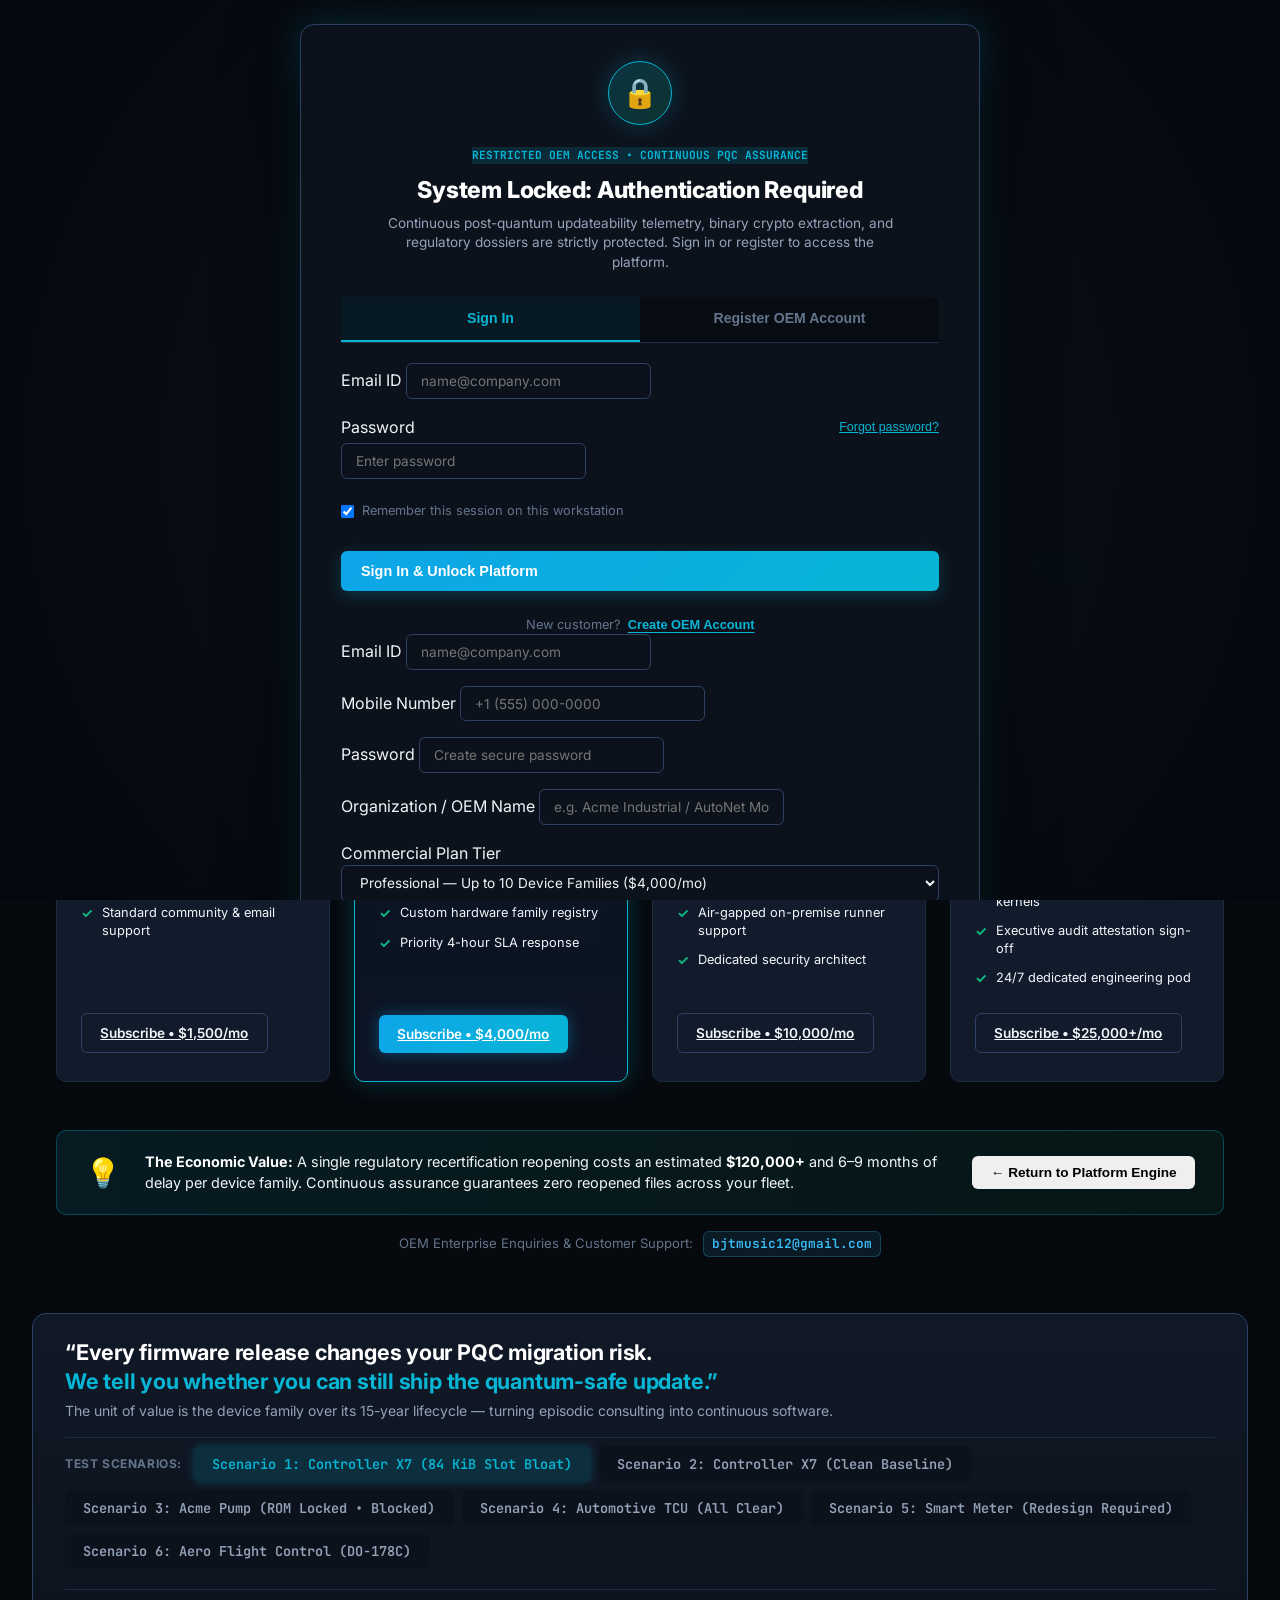
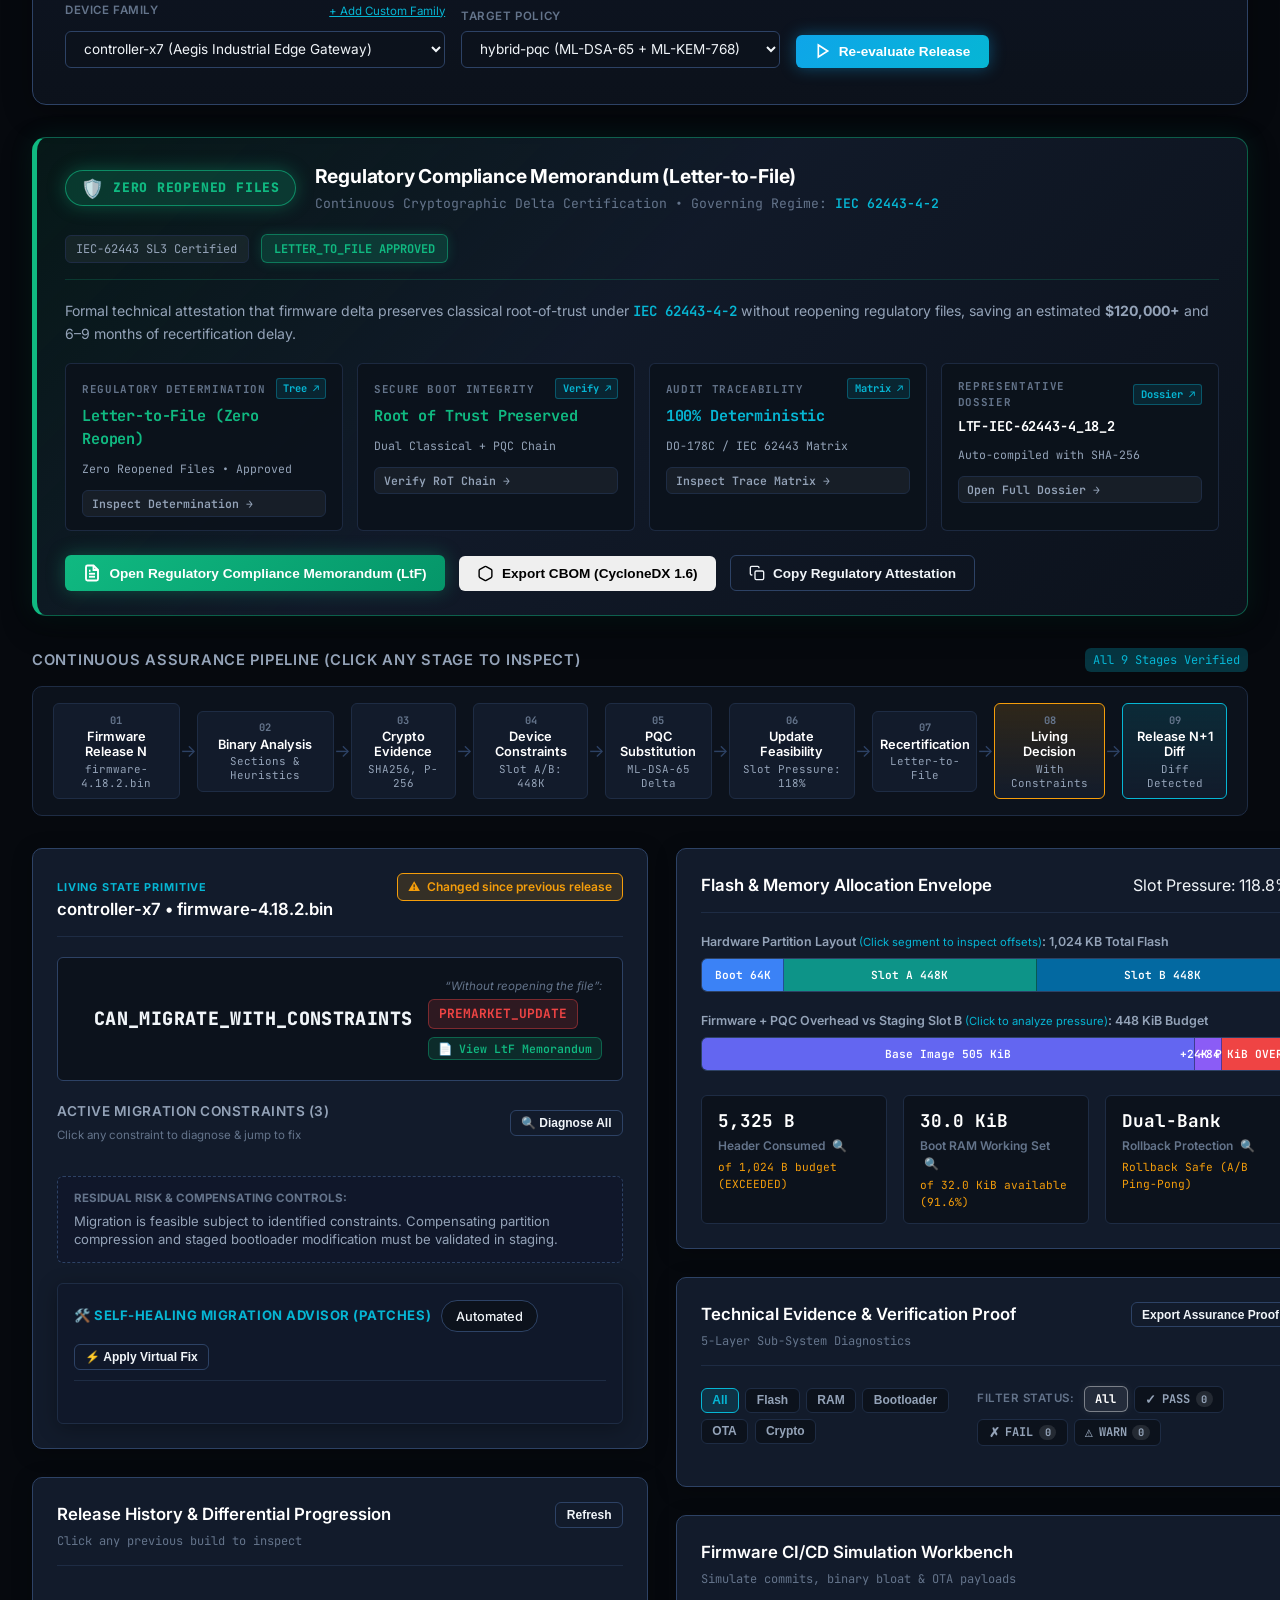
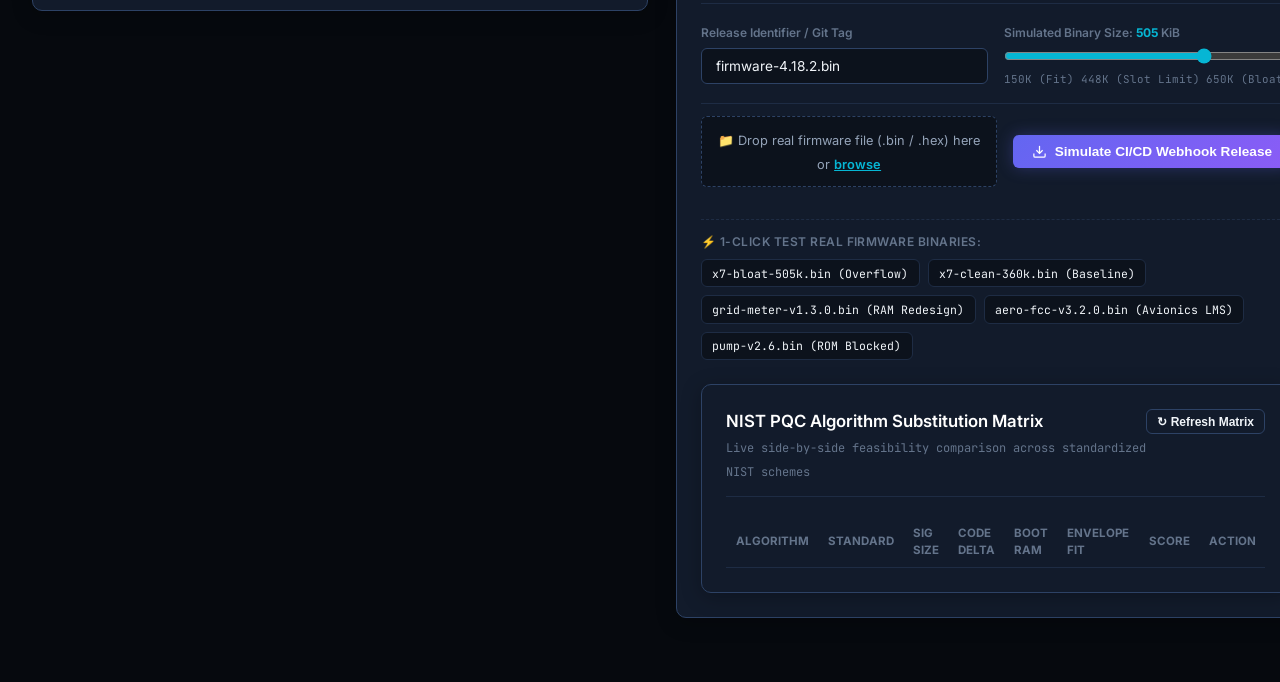
==== commit 95f210e6: "Fix(evidence): Make PASS, FAIL, and WARN buttons interactive with live filter toolbar and 5-layer di" ====
--- a/web/index.html
+++ b/web/index.html
@@ -706,14 +706,29 @@
             <button class="btn btn-sm btn-outline" id="exportProofBtn">Export Assurance Proof</button>
           </div>
 
-          <!-- Category filter tabs -->
-          <div class="evidence-tabs">
-            <button class="ev-tab active" data-category="all">All</button>
-            <button class="ev-tab" data-category="flash">Flash</button>
-            <button class="ev-tab" data-category="ram">RAM</button>
-            <button class="ev-tab" data-category="bootloader">Bootloader</button>
-            <button class="ev-tab" data-category="ota">OTA</button>
-            <button class="ev-tab" data-category="crypto">Crypto</button>
+          <!-- Filter Toolbar with Sub-System Categories and Status Buttons -->
+          <div class="evidence-toolbar">
+            <div class="evidence-tabs" id="evidenceCategoryTabs">
+              <button class="ev-tab active" data-category="all">All</button>
+              <button class="ev-tab" data-category="flash">Flash</button>
+              <button class="ev-tab" data-category="ram">RAM</button>
+              <button class="ev-tab" data-category="bootloader">Bootloader</button>
+              <button class="ev-tab" data-category="ota">OTA</button>
+              <button class="ev-tab" data-category="crypto">Crypto</button>
+            </div>
+            <div class="evidence-status-filters" id="evidenceStatusFilters">
+              <span class="status-filter-label">Filter Status:</span>
+              <button class="ev-status-btn active" data-status="all" id="btnStatusAll" title="Show all verification statuses">All</button>
+              <button class="ev-status-btn ev-status-pass" data-status="PASS" id="btnStatusPass" title="Filter to PASS verification findings">
+                <span class="status-symbol">✓</span> PASS <span class="ev-count-badge" id="countPassBadge">0</span>
+              </button>
+              <button class="ev-status-btn ev-status-fail" data-status="FAIL" id="btnStatusFail" title="Filter to FAIL verification findings">
+                <span class="status-symbol">✗</span> FAIL <span class="ev-count-badge" id="countFailBadge">0</span>
+              </button>
+              <button class="ev-status-btn ev-status-warn" data-status="WARN" id="btnStatusWarn" title="Filter to WARN verification findings">
+                <span class="status-symbol">⚠</span> WARN <span class="ev-count-badge" id="countWarnBadge">0</span>
+              </button>
+            </div>
           </div>
 
           <div class="evidence-list" id="evidenceList">
--- a/web/style.css
+++ b/web/style.css
@@ -1334,10 +1334,25 @@
 /* ==========================================================================
    Evidence Filter Tabs & List
    ========================================================================== */
+.evidence-toolbar {
+  display: flex;
+  flex-direction: column;
+  gap: 0.75rem;
+  margin-bottom: 1rem;
+}
+
+@media (min-width: 900px) {
+  .evidence-toolbar {
+    flex-direction: row;
+    justify-content: space-between;
+    align-items: center;
+  }
+}
+
 .evidence-tabs {
   display: flex;
   gap: 0.4rem;
-  margin-bottom: 0.85rem;
+  flex-wrap: wrap;
 }
 
 .ev-tab {
@@ -1346,7 +1361,7 @@
   color: var(--text-muted);
   font-size: 0.75rem;
   font-weight: 600;
-  padding: 0.25rem 0.65rem;
+  padding: 0.28rem 0.65rem;
   border-radius: var(--radius-sm);
   cursor: pointer;
   transition: all 0.2s ease;
@@ -1363,6 +1378,101 @@
   color: var(--color-cyan);
 }
 
+/* Evidence Status Filter Group */
+.evidence-status-filters {
+  display: flex;
+  align-items: center;
+  gap: 0.4rem;
+  flex-wrap: wrap;
+}
+
+.status-filter-label {
+  font-size: 0.72rem;
+  font-weight: 600;
+  text-transform: uppercase;
+  letter-spacing: 0.5px;
+  color: var(--text-dim);
+  margin-right: 0.2rem;
+}
+
+.ev-status-btn {
+  display: inline-flex;
+  align-items: center;
+  gap: 0.35rem;
+  background-color: var(--bg-surface);
+  border: 1px solid var(--border-subtle);
+  color: var(--text-muted);
+  font-size: 0.75rem;
+  font-family: var(--font-mono);
+  font-weight: 700;
+  padding: 0.25rem 0.65rem;
+  border-radius: var(--radius-sm);
+  cursor: pointer;
+  transition: all 0.2s ease;
+}
+
+.ev-status-btn:hover {
+  color: #fff;
+  border-color: var(--border-bright);
+  transform: translateY(-1px);
+}
+
+.ev-status-btn.active {
+  background-color: rgba(255, 255, 255, 0.08);
+  border-color: rgba(255, 255, 255, 0.4);
+  color: #fff;
+  box-shadow: 0 0 10px rgba(255, 255, 255, 0.08);
+}
+
+.ev-status-btn.ev-status-pass.active {
+  background-color: rgba(16, 185, 129, 0.2);
+  border-color: var(--state-can-migrate);
+  color: var(--state-can-migrate);
+  box-shadow: 0 0 12px rgba(16, 185, 129, 0.3);
+}
+
+.ev-status-btn.ev-status-pass:hover {
+  border-color: var(--state-can-migrate);
+  color: var(--state-can-migrate);
+}
+
+.ev-status-btn.ev-status-fail.active {
+  background-color: rgba(239, 68, 68, 0.2);
+  border-color: var(--state-blocked);
+  color: var(--state-blocked);
+  box-shadow: 0 0 12px rgba(239, 68, 68, 0.3);
+}
+
+.ev-status-btn.ev-status-fail:hover {
+  border-color: var(--state-blocked);
+  color: var(--state-blocked);
+}
+
+.ev-status-btn.ev-status-warn.active {
+  background-color: rgba(245, 158, 11, 0.2);
+  border-color: var(--state-constraints);
+  color: var(--state-constraints);
+  box-shadow: 0 0 12px rgba(245, 158, 11, 0.3);
+}
+
+.ev-status-btn.ev-status-warn:hover {
+  border-color: var(--state-constraints);
+  color: var(--state-constraints);
+}
+
+.ev-count-badge {
+  font-size: 0.65rem;
+  padding: 0.05rem 0.35rem;
+  border-radius: 999px;
+  background: rgba(255, 255, 255, 0.1);
+  color: inherit;
+}
+
+.status-symbol {
+  font-weight: 800;
+  font-size: 0.8rem;
+}
+
 .evidence-list {
   display: flex;
   flex-direction: column;
@@ -1378,39 +1488,81 @@
   gap: 1rem;
   align-items: center;
   transition: all 0.2s ease;
+  cursor: pointer;
+  position: relative;
 }
 
 .evidence-item:hover {
   border-color: var(--border-bright);
   background-color: var(--bg-card-hover);
-}
-
+  box-shadow: 0 2px 12px rgba(0, 0, 0, 0.25);
+  transform: translateY(-1px);
+}
+
+.evidence-item:focus-visible {
+  outline: 2px solid var(--color-cyan);
+  outline-offset: 2px;
+}
+
+/* Interactive Status Tag Button on Each Evidence Row */
 .evidence-status-tag {
-  font-size: 0.7rem;
-  font-family: var(--font-mono);
-  font-weight: 700;
-  padding: 0.2rem 0.5rem;
-  border-radius: var(--radius-sm);
-  min-width: 45px;
+  font-size: 0.72rem;
+  font-family: var(--font-mono);
+  font-weight: 700;
+  padding: 0.25rem 0.6rem;
+  border-radius: var(--radius-sm);
+  min-width: 58px;
   text-align: center;
+  border: 1px solid transparent;
+  display: inline-flex;
+  align-items: center;
+  justify-content: center;
+  gap: 0.25rem;
+  cursor: pointer;
+  transition: all 0.2s cubic-bezier(0.4, 0, 0.2, 1);
+  user-select: none;
+}
+
+.evidence-status-tag:hover {
+  transform: scale(1.06);
+  filter: brightness(1.25);
+}
+
+.evidence-status-tag:active {
+  transform: scale(0.96);
 }
 
 .evidence-status-tag.PASS {
   background-color: rgba(16, 185, 129, 0.15);
   color: var(--state-can-migrate);
-  border: 1px solid rgba(16, 185, 129, 0.4);
+  border-color: rgba(16, 185, 129, 0.4);
+}
+
+.evidence-status-tag.PASS:hover {
+  box-shadow: 0 0 12px rgba(16, 185, 129, 0.5);
+  background-color: rgba(16, 185, 129, 0.28);
 }
 
 .evidence-status-tag.WARN {
   background-color: rgba(245, 158, 11, 0.15);
   color: var(--state-constraints);
-  border: 1px solid rgba(245, 158, 11, 0.4);
+  border-color: rgba(245, 158, 11, 0.4);
+}
+
+.evidence-status-tag.WARN:hover {
+  box-shadow: 0 0 12px rgba(245, 158, 11, 0.5);
+  background-color: rgba(245, 158, 11, 0.28);
 }
 
 .evidence-status-tag.FAIL {
   background-color: rgba(239, 68, 68, 0.15);
   color: var(--state-blocked);
-  border: 1px solid rgba(239, 68, 68, 0.4);
+  border-color: rgba(239, 68, 68, 0.4);
+}
+
+.evidence-status-tag.FAIL:hover {
+  box-shadow: 0 0 12px rgba(239, 68, 68, 0.5);
+  background-color: rgba(239, 68, 68, 0.28);
 }
 
 .evidence-details {
@@ -1428,6 +1580,31 @@
   color: var(--text-muted);
   font-family: var(--font-mono);
   margin-top: 0.15rem;
+}
+
+.evidence-actions {
+  display: flex;
+  align-items: center;
+  gap: 0.4rem;
+  margin-left: auto;
+}
+
+.btn-ev-inspect {
+  background: transparent;
+  border: 1px solid var(--border-subtle);
+  color: var(--color-cyan);
+  font-size: 0.72rem;
+  padding: 0.25rem 0.55rem;
+  border-radius: var(--radius-sm);
+  cursor: pointer;
+  transition: all 0.2s ease;
+  white-space: nowrap;
+}
+
+.btn-ev-inspect:hover {
+  background: rgba(6, 182, 212, 0.15);
+  border-color: var(--color-cyan);
+  color: #fff;
 }
 
 /* ==========================================================================
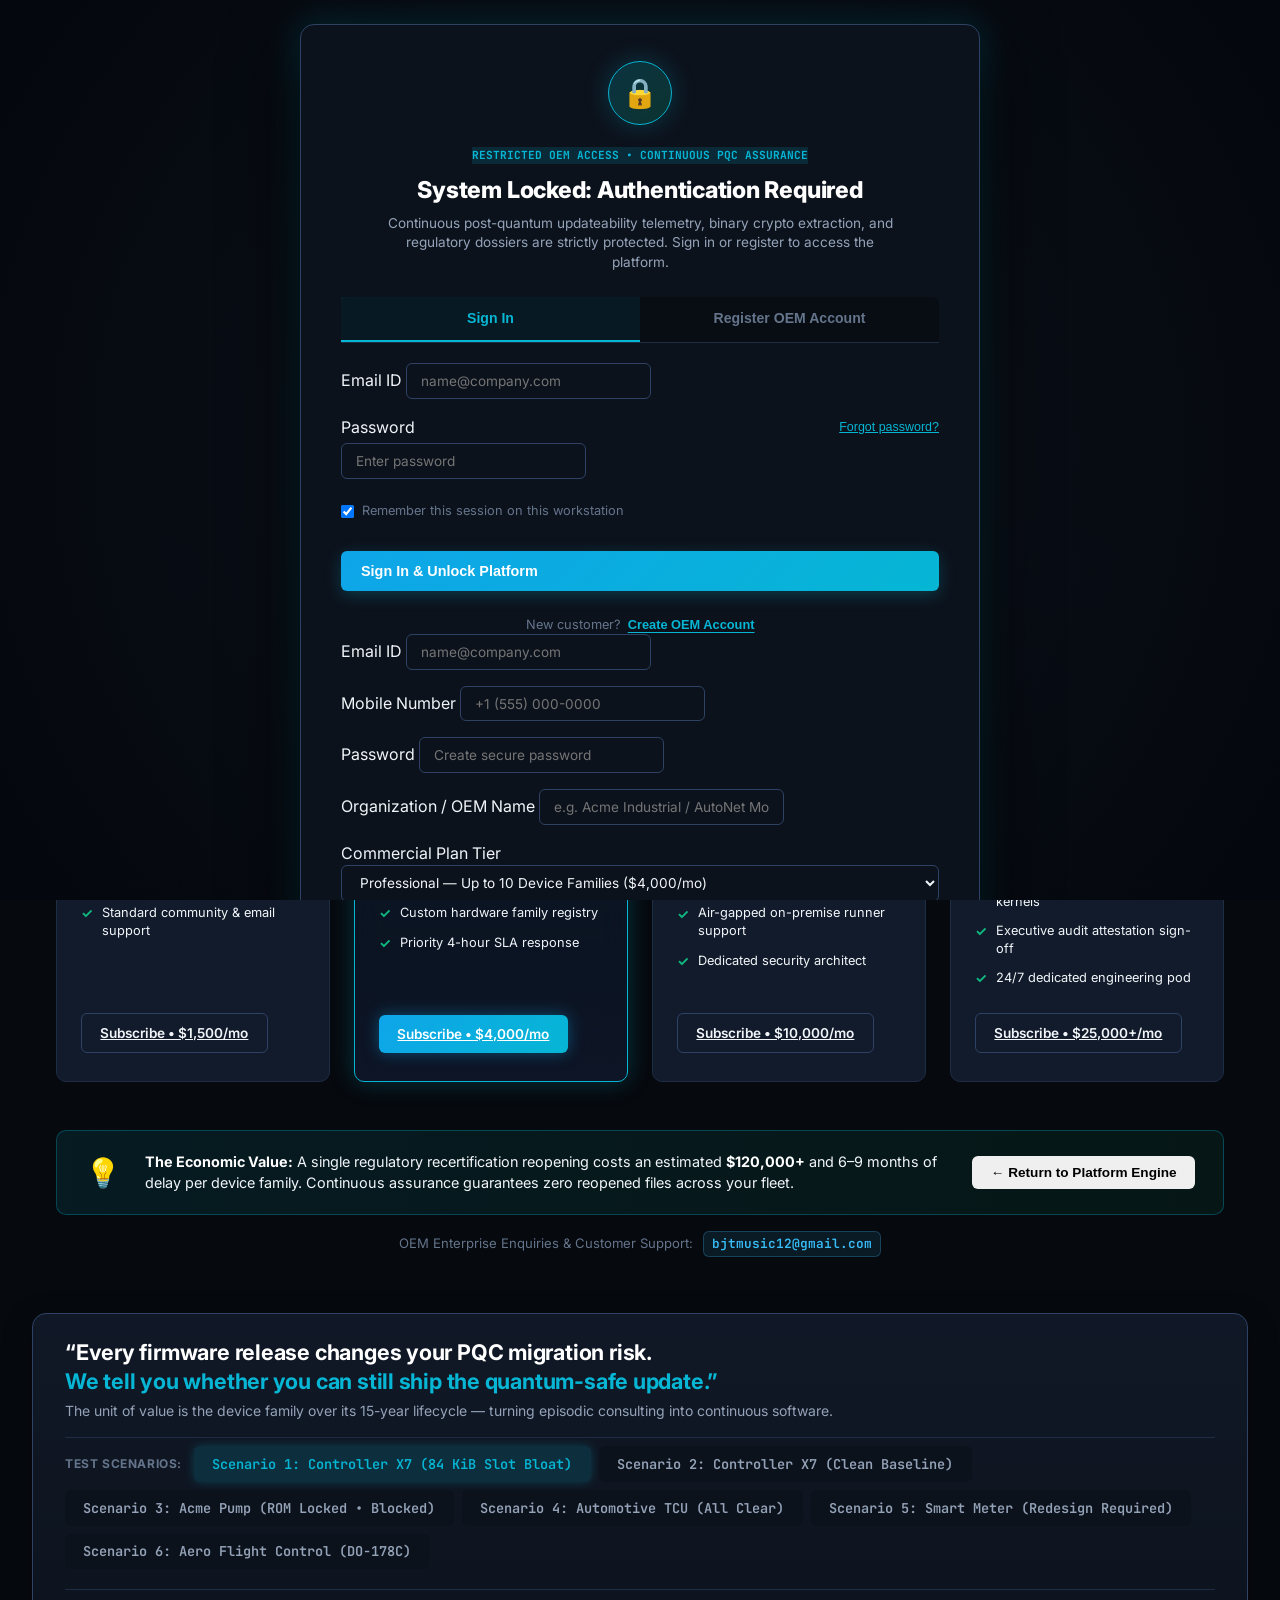
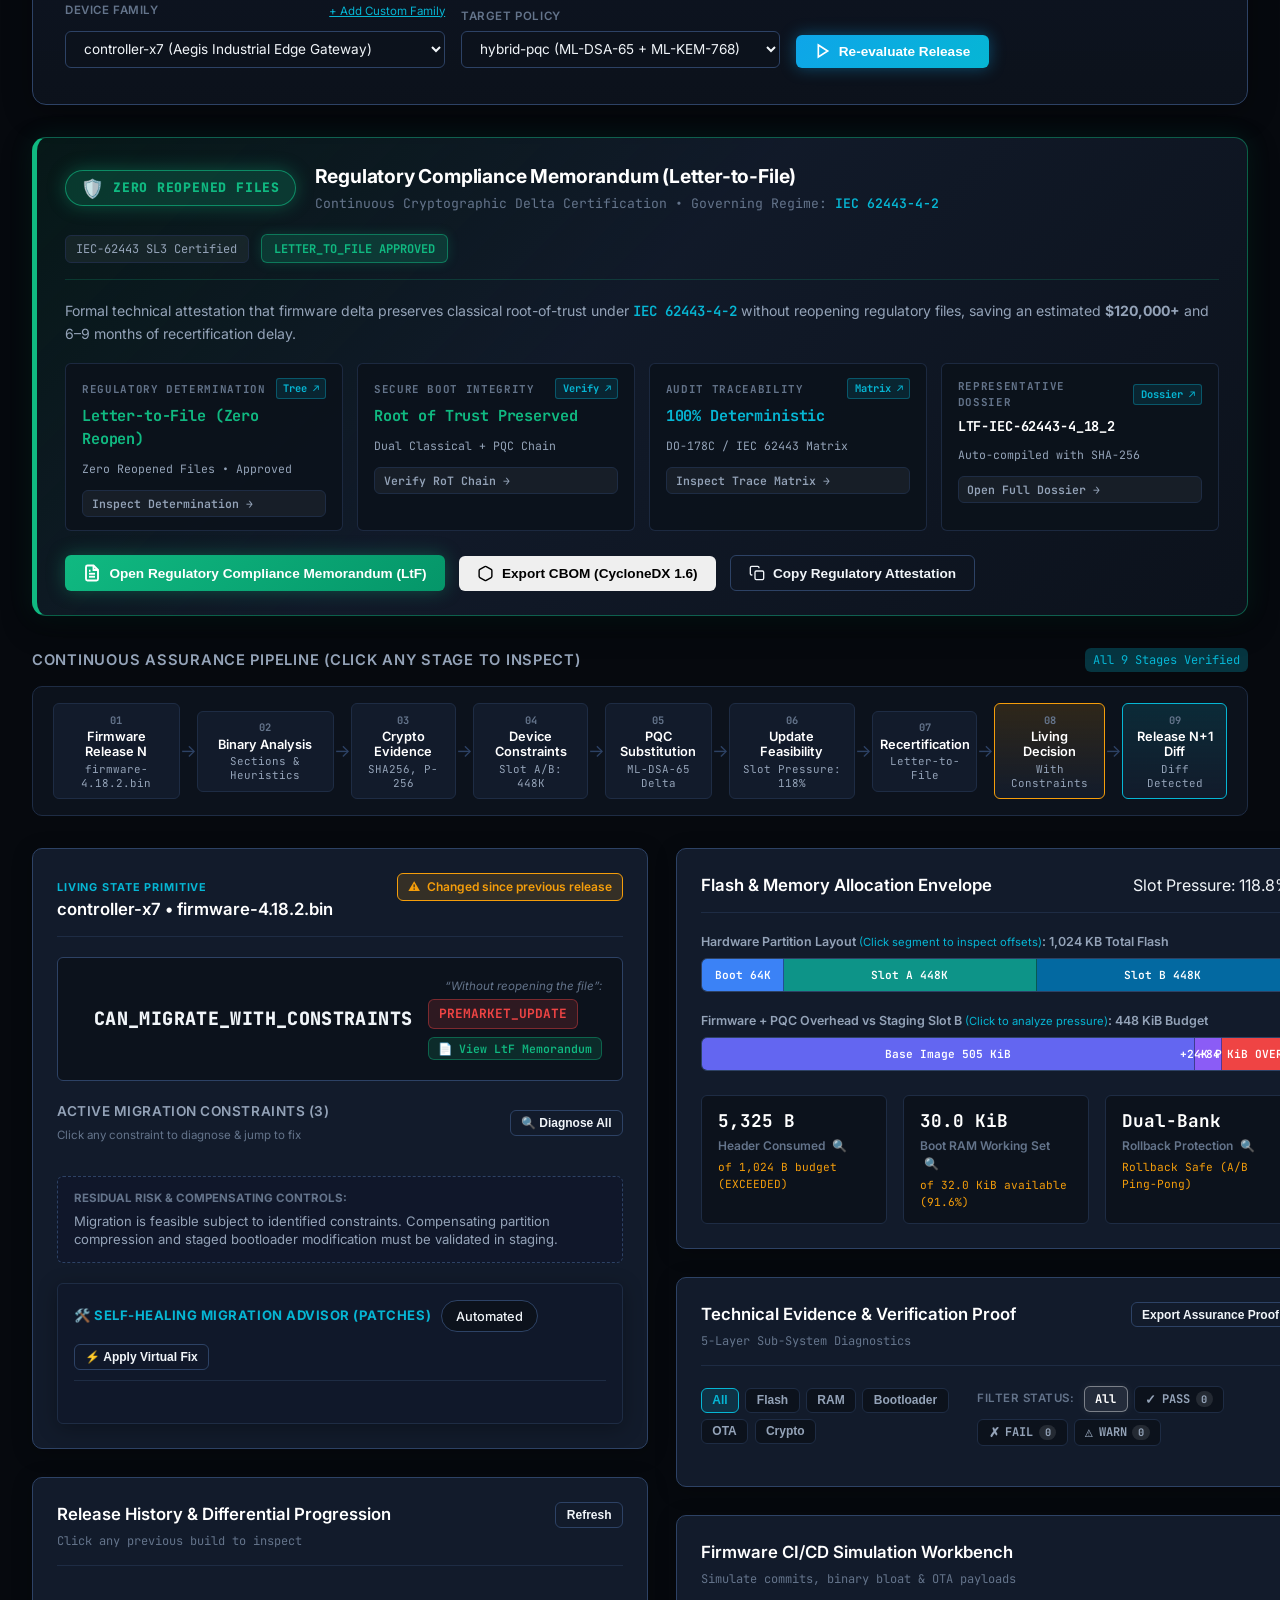
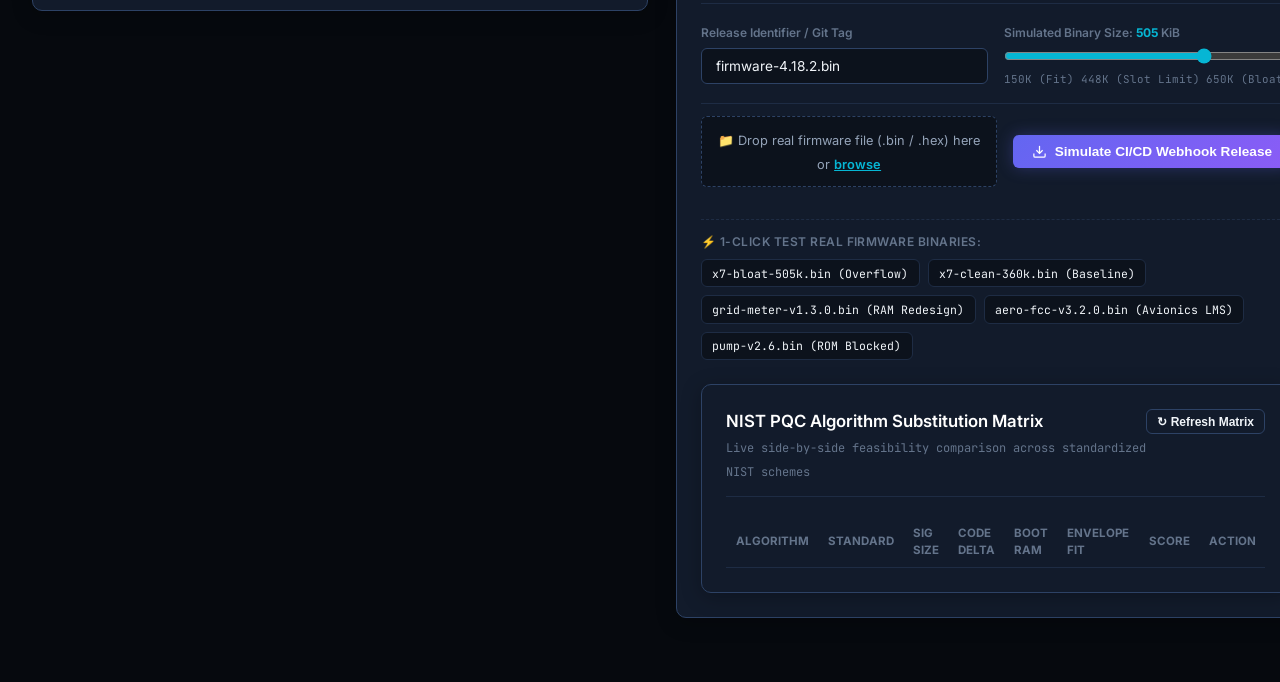
==== commit ab721fec: "Fix(remediation): Fix NIST algorithm substitution & flash partitioning buttons, missing modal switch" ====
--- a/web/index.html
+++ b/web/index.html
@@ -1288,6 +1288,6 @@
     <div class="toast-container" id="toastContainer"></div>
   </div>
 
-  <script src="app.js?v=6.2.0&ts=202609291855"></script>
+  <script src="app.js?v=6.4.0&ts=202609292015"></script>
 </body>
 </html>
--- a/web/style.css
+++ b/web/style.css
@@ -1210,6 +1210,57 @@
   gap: 0.6rem;
   flex-wrap: wrap;
   margin-top: 0.35rem;
+}
+
+.patch-active-pill {
+  font-size: 0.68rem;
+  font-family: var(--font-mono);
+  font-weight: 700;
+  color: var(--state-can-migrate);
+  background: rgba(16, 185, 129, 0.15);
+  border: 1px solid rgba(16, 185, 129, 0.4);
+  padding: 0.15rem 0.45rem;
+  border-radius: var(--radius-sm);
+  letter-spacing: 0.4px;
+  display: inline-flex;
+  align-items: center;
+  gap: 0.3rem;
+  animation: pulse-border 2s infinite ease-in-out;
+}
+
+@keyframes pulse-border {
+  0%, 100% { border-color: rgba(16, 185, 129, 0.4); box-shadow: 0 0 4px rgba(16, 185, 129, 0.2); }
+  50% { border-color: rgba(16, 185, 129, 0.9); box-shadow: 0 0 10px rgba(16, 185, 129, 0.4); }
+}
+
+.btn-applied-active {
+  background: linear-gradient(135deg, #10b981, #059669) !important;
+  border-color: #10b981 !important;
+  color: #fff !important;
+  box-shadow: 0 0 12px rgba(16, 185, 129, 0.4);
+  font-weight: 700 !important;
+  transition: all 0.2s ease !important;
+}
+
+.btn-applied-active:hover {
+  background: linear-gradient(135deg, #059669, #047857) !important;
+  box-shadow: 0 0 16px rgba(16, 185, 129, 0.6);
+  transform: translateY(-1px);
+}
+
+.btn-inspect-patch,
+.btn-verify-patch {
+  border-color: rgba(6, 182, 212, 0.4) !important;
+  color: var(--color-cyan) !important;
+  transition: all 0.2s ease !important;
+}
+
+.btn-inspect-patch:hover,
+.btn-verify-patch:hover {
+  background: rgba(6, 182, 212, 0.15) !important;
+  border-color: var(--color-cyan) !important;
+  color: #fff !important;
+  transform: translateY(-1px);
 }
 
 /* ==========================================================================
